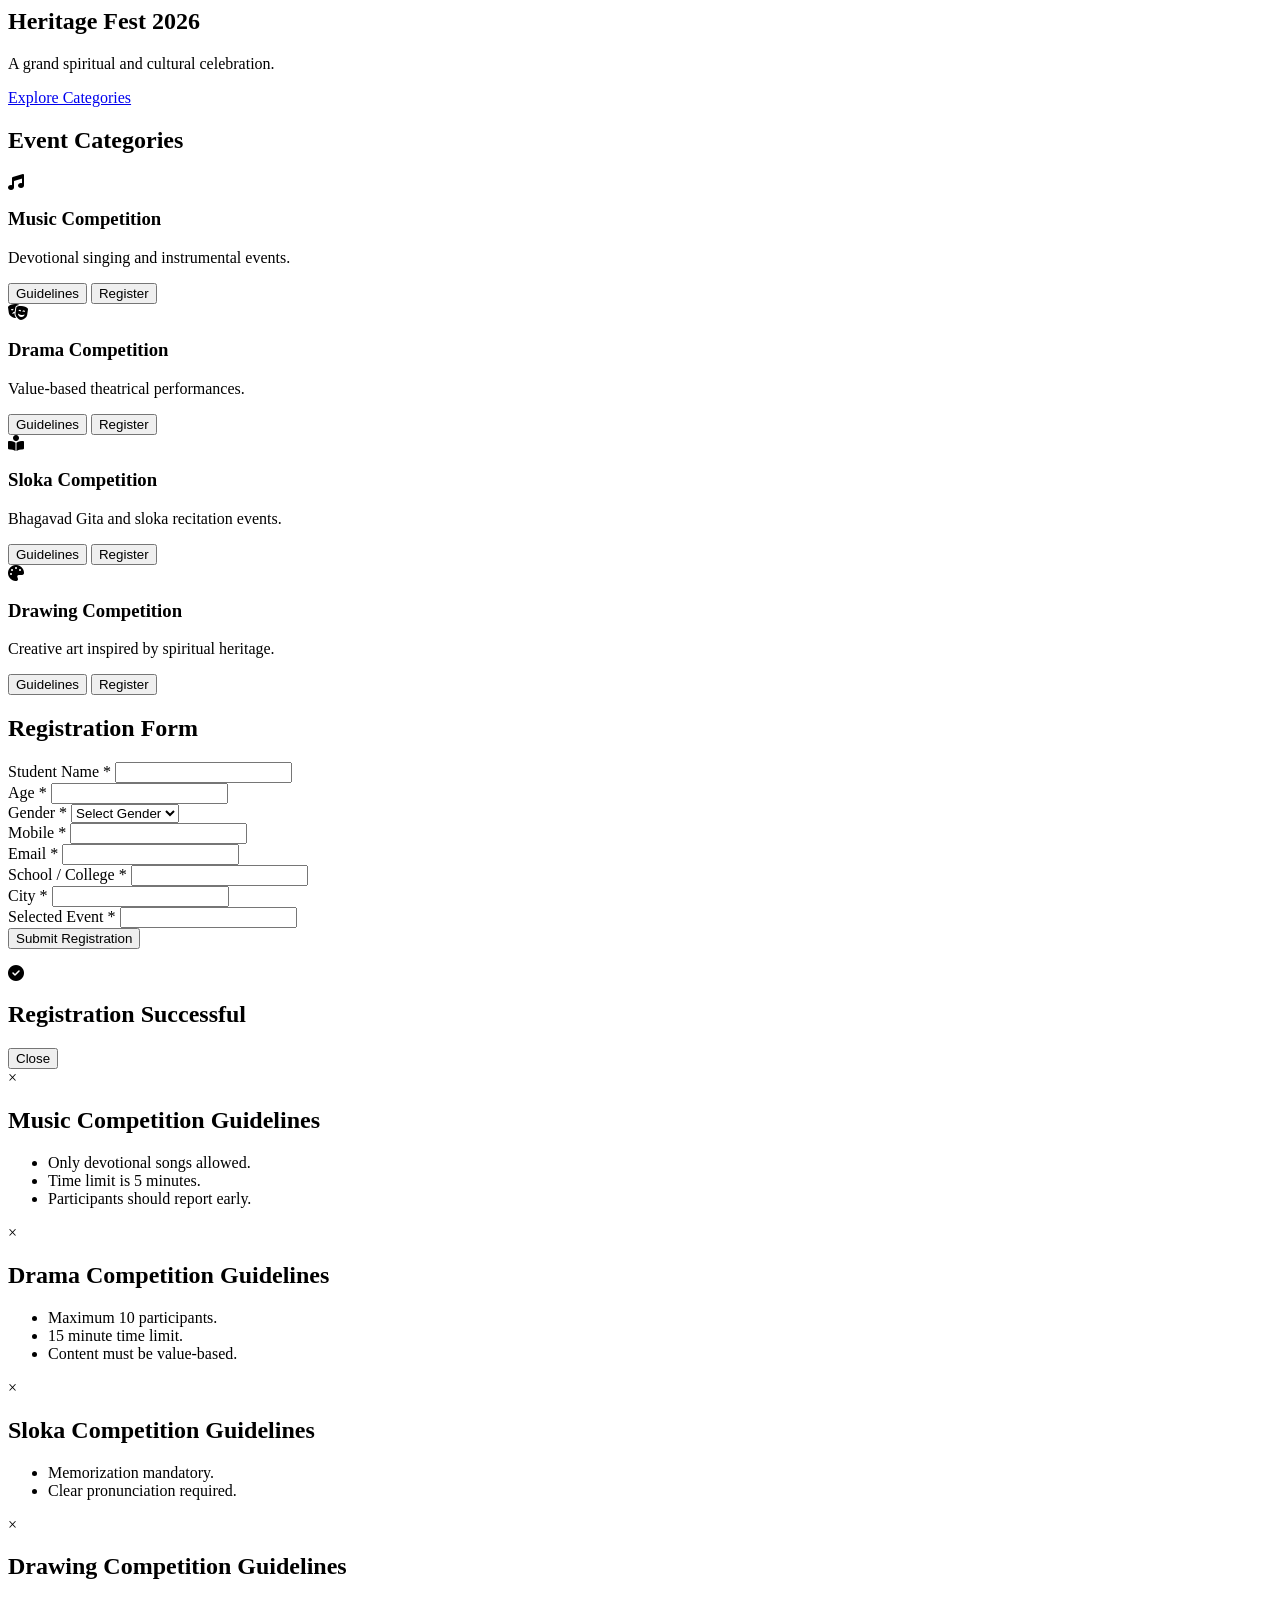
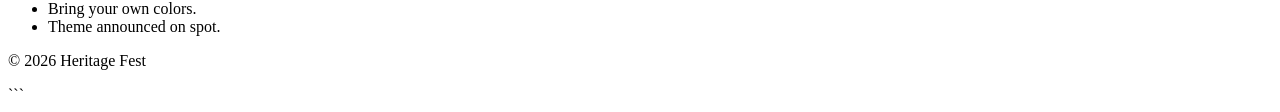
==== index.html @ 56d5d80b "Add Heritage Fest Registration HTML structure This file contains the complete HTML structure for the" ====
<html>

<head>

  <base target="_top">

  <meta name="viewport"
    content="width=device-width, initial-scale=1.0">

  <title>Heritage Fest Registration</title>

  <link rel="stylesheet"
    href="https://cdnjs.cloudflare.com/ajax/libs/font-awesome/6.5.1/css/all.min.css">

  <?!= include('style'); ?>

</head>

<body>


  <!-- HERO -->
  <section class="hero-section">

    <div class="overlay"></div>

    <div class="hero-content">

      <h1>Heritage Fest 2026</h1>

      <p>
        A grand spiritual and cultural celebration.
      </p>

      <a href="#categories" class="hero-btn">
        Explore Categories
      </a>

    </div>

  </section>


  <!-- CATEGORY SECTION -->
  <section class="category-section" id="categories">

    <div class="section-title">
      <h2>Event Categories</h2>
      <div class="underline"></div>
    </div>


    <div class="category-grid">


      <!-- MUSIC -->
      <div class="category-card">

        <div class="category-icon">
          <i class="fa-solid fa-music"></i>
        </div>

        <h3>Music Competition</h3>

        <p>
          Devotional singing and instrumental events.
        </p>

        <div class="card-buttons">

          <button class="guideline-btn"
            onclick="openModal('musicModal')">
            Guidelines
          </button>

          <button class="register-btn"
            onclick="scrollToForm('Music Competition')">
            Register
          </button>

        </div>

      </div>


      <!-- DRAMA -->
      <div class="category-card">

        <div class="category-icon">
          <i class="fa-solid fa-masks-theater"></i>
        </div>

        <h3>Drama Competition</h3>

        <p>
          Value-based theatrical performances.
        </p>

        <div class="card-buttons">

          <button class="guideline-btn"
            onclick="openModal('dramaModal')">
            Guidelines
          </button>

          <button class="register-btn"
            onclick="scrollToForm('Drama Competition')">
            Register
          </button>

        </div>

      </div>


      <!-- SLOKA -->
      <div class="category-card">

        <div class="category-icon">
          <i class="fa-solid fa-book-open-reader"></i>
        </div>

        <h3>Sloka Competition</h3>

        <p>
          Bhagavad Gita and sloka recitation events.
        </p>

        <div class="card-buttons">

          <button class="guideline-btn"
            onclick="openModal('slokaModal')">
            Guidelines
          </button>

          <button class="register-btn"
            onclick="scrollToForm('Sloka Competition')">
            Register
          </button>

        </div>

      </div>


      <!-- DRAWING -->
      <div class="category-card">

        <div class="category-icon">
          <i class="fa-solid fa-palette"></i>
        </div>

        <h3>Drawing Competition</h3>

        <p>
          Creative art inspired by spiritual heritage.
        </p>

        <div class="card-buttons">

          <button class="guideline-btn"
            onclick="openModal('drawingModal')">
            Guidelines
          </button>

          <button class="register-btn"
            onclick="scrollToForm('Drawing Competition')">
            Register
          </button>

        </div>

      </div>


    </div>

  </section>


  <!-- REGISTRATION FORM -->
  <section class="registration-section" id="registrationFormSection">

    <div class="section-title">
      <h2>Registration Form</h2>
      <div class="underline"></div>
    </div>


    <div class="form-container">

      <form id="registrationForm">

        <div class="form-grid">


          <div class="input-group">
            <label>Student Name *</label>
            <input type="text"
              id="studentName"
              required>
          </div>


          <div class="input-group">
            <label>Age *</label>
            <input type="number"
              id="age"
              required>
          </div>


          <div class="input-group">
            <label>Gender *</label>

            <select id="gender" required>
              <option value="">Select Gender</option>
              <option>Male</option>
              <option>Female</option>
            </select>

          </div>


          <div class="input-group">
            <label>Mobile *</label>
            <input type="text"
              id="mobile"
              required>
          </div>


          <div class="input-group">
            <label>Email *</label>
            <input type="email"
              id="email"
              required>
          </div>


          <div class="input-group">
            <label>School / College *</label>
            <input type="text"
              id="school"
              required>
          </div>


          <div class="input-group">
            <label>City *</label>
            <input type="text"
              id="city"
              required>
          </div>


          <div class="input-group">
            <label>Selected Event *</label>
            <input type="text"
              id="eventName"
              readonly>
          </div>


        </div>


        <div class="submit-area">

          <button type="submit"
            class="submit-btn"
            id="submitBtn">
            Submit Registration
          </button>

        </div>

      </form>

    </div>

  </section>


  <!-- SUCCESS BOX -->
  <div class="success-popup" id="successPopup">

    <div class="success-content">

      <i class="fa-solid fa-circle-check"></i>

      <h2>Registration Successful</h2>

      <p id="successMessage"></p>

      <button onclick="closeSuccessPopup()">
        Close
      </button>

    </div>

  </div>


  <!-- MUSIC MODAL -->
  <div class="modal" id="musicModal">

    <div class="modal-content">

      <span class="close-btn"
        onclick="closeModal('musicModal')">
        &times;
      </span>

      <h2>Music Competition Guidelines</h2>

      <ul>
        <li>Only devotional songs allowed.</li>
        <li>Time limit is 5 minutes.</li>
        <li>Participants should report early.</li>
      </ul>

    </div>

  </div>


  <!-- DRAMA MODAL -->
  <div class="modal" id="dramaModal">

    <div class="modal-content">

      <span class="close-btn"
        onclick="closeModal('dramaModal')">
        &times;
      </span>

      <h2>Drama Competition Guidelines</h2>

      <ul>
        <li>Maximum 10 participants.</li>
        <li>15 minute time limit.</li>
        <li>Content must be value-based.</li>
      </ul>

    </div>

  </div>


  <!-- SLOKA MODAL -->
  <div class="modal" id="slokaModal">

    <div class="modal-content">

      <span class="close-btn"
        onclick="closeModal('slokaModal')">
        &times;
      </span>

      <h2>Sloka Competition Guidelines</h2>

      <ul>
        <li>Memorization mandatory.</li>
        <li>Clear pronunciation required.</li>
      </ul>

    </div>

  </div>


  <!-- DRAWING MODAL -->
  <div class="modal" id="drawingModal">

    <div class="modal-content">

      <span class="close-btn"
        onclick="closeModal('drawingModal')">
        &times;
      </span>

      <h2>Drawing Competition Guidelines</h2>

      <ul>
        <li>Bring your own colors.</li>
        <li>Theme announced on spot.</li>
      </ul>

    </div>

  </div>


  <!-- FOOTER -->
  <footer>
    <p>© 2026 Heritage Fest</p>
  </footer>


  <!-- JAVASCRIPT -->
  <script>


    function openModal(id) {
      document.getElementById(id).style.display = 'flex';
    }


    function closeModal(id) {
      document.getElementById(id).style.display = 'none';
    }


    function scrollToForm(eventName) {

      document
        .getElementById('registrationFormSection')
        .scrollIntoView({
          behavior: 'smooth'
        });


      document.getElementById('eventName').value = eventName;

    }


    function closeSuccessPopup() {
      document.getElementById('successPopup').style.display = 'none';
    }


    document
      .getElementById('registrationForm')
      .addEventListener('submit', function(e) {

        e.preventDefault();


        const submitBtn = document.getElementById('submitBtn');

        submitBtn.disabled = true;
        submitBtn.innerText = 'Submitting...';


        const formData = {

          studentName: document.getElementById('studentName').value,
          age: document.getElementById('age').value,
          gender: document.getElementById('gender').value,
          mobile: document.getElementById('mobile').value,
          email: document.getElementById('email').value,
          school: document.getElementById('school').value,
          city: document.getElementById('city').value,
          eventName: document.getElementById('eventName').value

        };


        google.script.run

          .withSuccessHandler(function(response) {

            submitBtn.disabled = false;
            submitBtn.innerText = 'Submit Registration';


            if(response.status === 'success') {

              document.getElementById('successPopup').style.display = 'flex';

              document.getElementById('successMessage').innerHTML =
                'Your Registration ID is <b>' +
                response.registrationId +
                '</b>';


              document.getElementById('registrationForm').reset();

            }

            else {
              alert(response.message);
            }

          })

          .saveRegistration(formData);

      });


    window.onclick = function(event) {

      const modals = document.querySelectorAll('.modal');

      modals.forEach(modal => {

        if(event.target === modal) {
          modal.style.display = 'none';
        }

      });

    }

  </script>

</body>

</html>
```
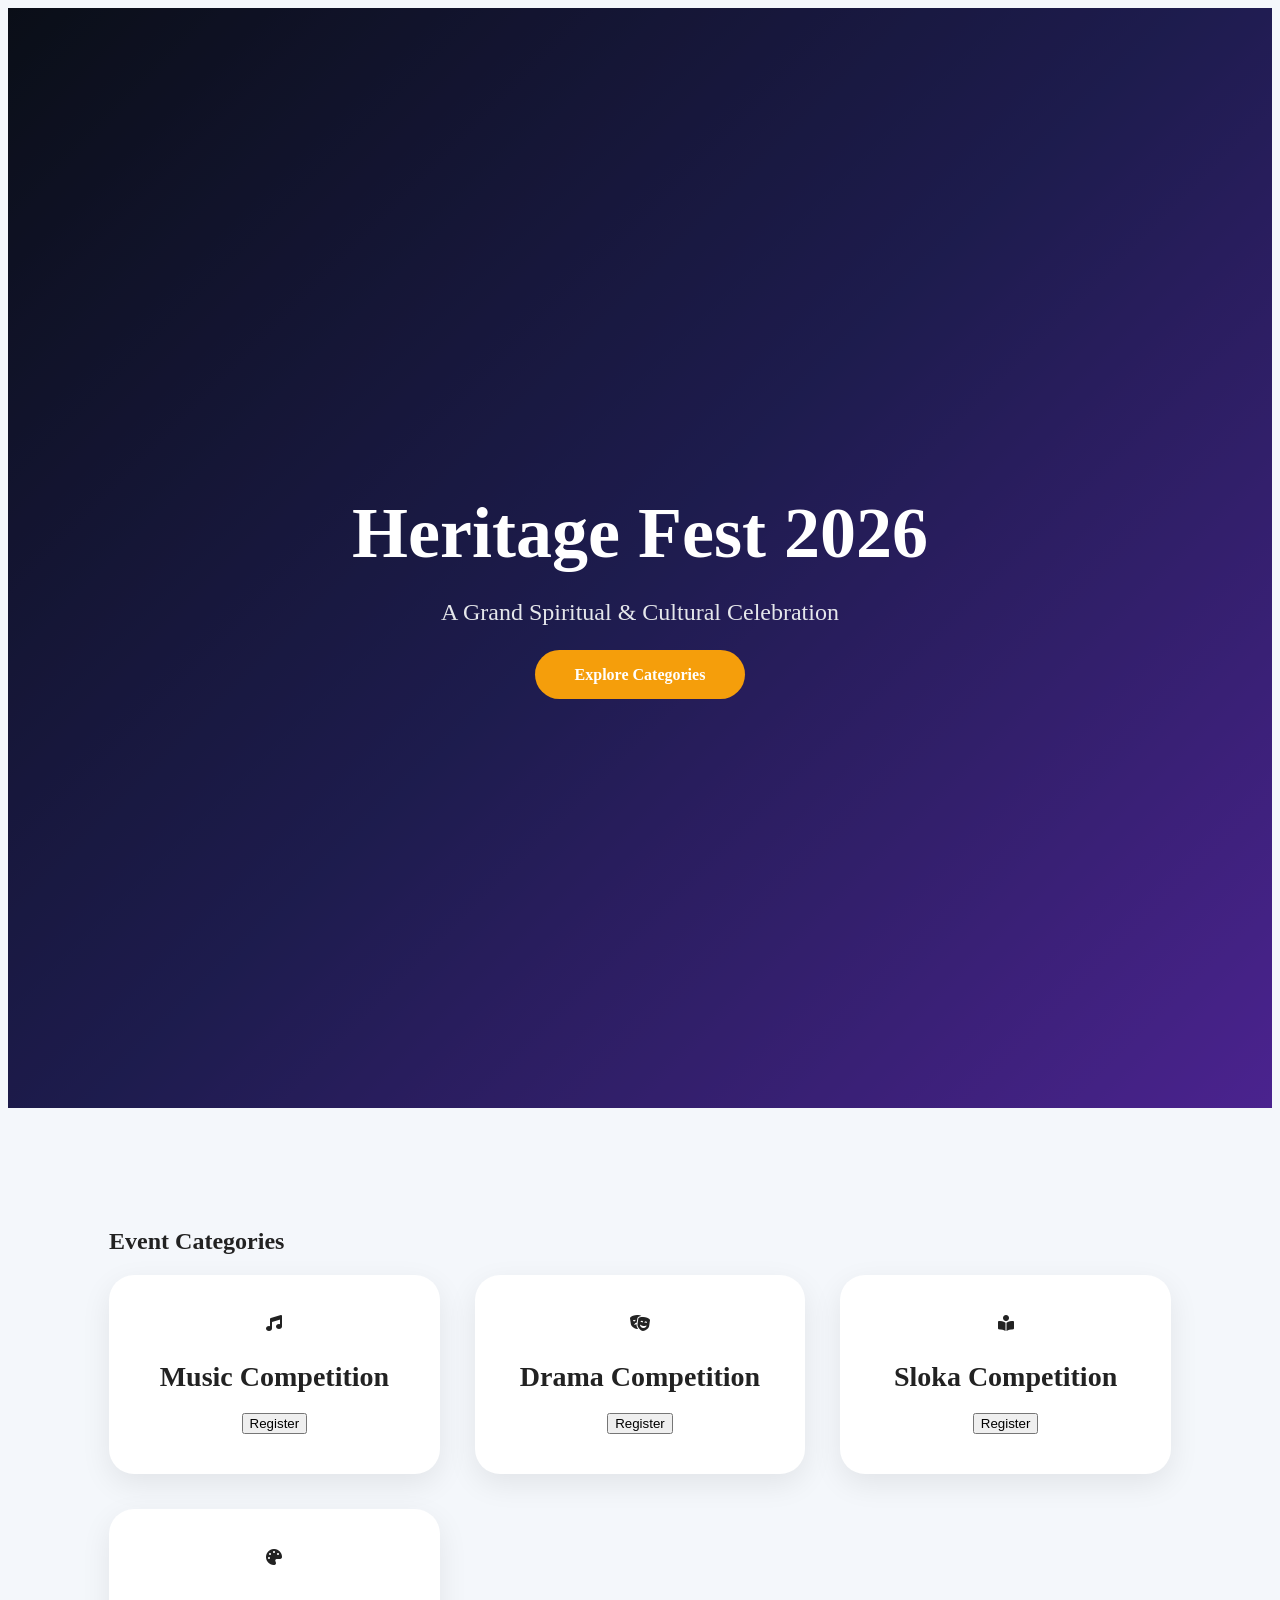
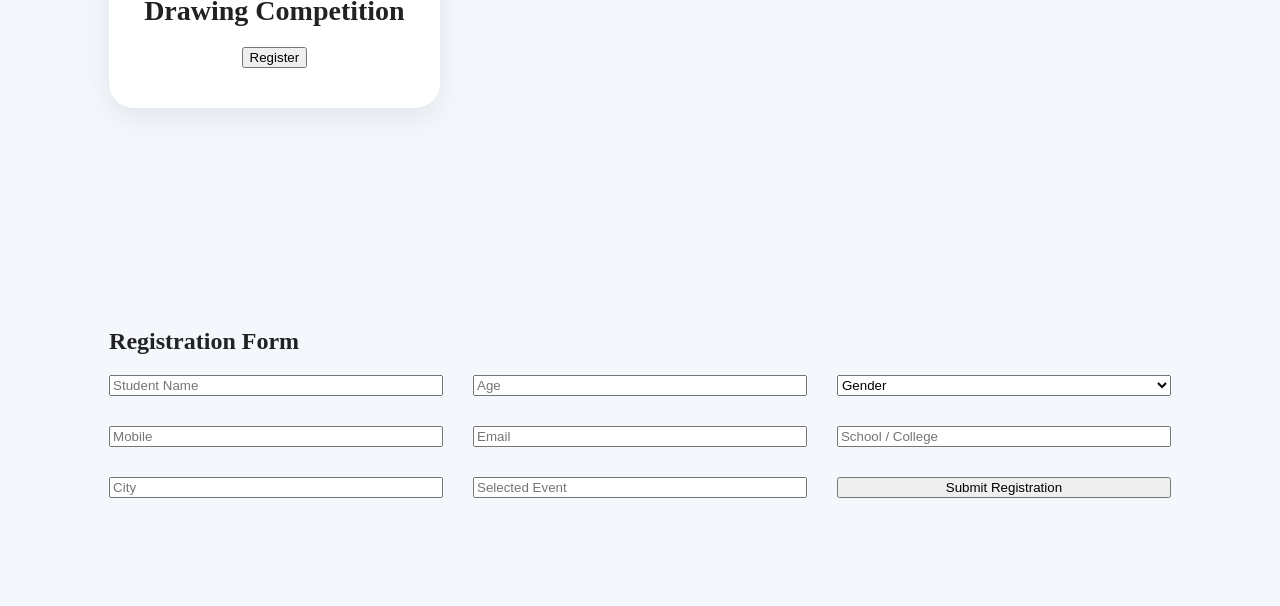
==== commit bf9c2947: "Update index.html" ====
--- a/index.html
+++ b/index.html
@@ -1,514 +1,55 @@
-<html>
+<!DOCTYPE html>
+<html lang="en">
+<head>
+<meta charset="UTF-8">
+<meta name="viewport" content="width=device-width, initial-scale=1.0">
+<title>Heritage Fest 2026</title>
+<link rel="stylesheet" href="https://cdnjs.cloudflare.com/ajax/libs/font-awesome/6.5.1/css/all.min.css">
+<link rel="stylesheet" href="style.css">
+</head>
+<body>
+<section class="hero-section">
+<div class="overlay"></div>
+<div class="hero-content">
+<h1>Heritage Fest 2026</h1>
+<p>A Grand Spiritual & Cultural Celebration</p>
+<a href="#categories" class="hero-btn">Explore Categories</a>
+</div>
+</section>
 
-<head>
+<section id="categories">
+<h2 class="center">Event Categories</h2>
+<div class="category-grid">
+<div class="category-card"><i class="fa-solid fa-music"></i><h3>Music Competition</h3><button onclick="scrollToForm('Music Competition')">Register</button></div>
+<div class="category-card"><i class="fa-solid fa-masks-theater"></i><h3>Drama Competition</h3><button onclick="scrollToForm('Drama Competition')">Register</button></div>
+<div class="category-card"><i class="fa-solid fa-book-open-reader"></i><h3>Sloka Competition</h3><button onclick="scrollToForm('Sloka Competition')">Register</button></div>
+<div class="category-card"><i class="fa-solid fa-palette"></i><h3>Drawing Competition</h3><button onclick="scrollToForm('Drawing Competition')">Register</button></div>
+</div>
+</section>
 
-  <base target="_top">
+<section id="registrationFormSection">
+<h2 class="center">Registration Form</h2>
+<form id="registrationForm" class="form-grid">
+<input id="studentName" placeholder="Student Name" required>
+<input id="age" placeholder="Age" required>
+<select id="gender" required><option value="">Gender</option><option>Male</option><option>Female</option></select>
+<input id="mobile" placeholder="Mobile" required>
+<input id="email" placeholder="Email" required>
+<input id="school" placeholder="School / College" required>
+<input id="city" placeholder="City" required>
+<input id="eventName" placeholder="Selected Event" readonly required>
+<button id="submitBtn" type="submit">Submit Registration</button>
+</form>
+</section>
 
-  <meta name="viewport"
-    content="width=device-width, initial-scale=1.0">
+<div id="successPopup" class="modal">
+<div class="modal-content">
+<h2>Registration Successful</h2>
+<p id="successMessage"></p>
+<button onclick="closeModal('successPopup')">Close</button>
+</div>
+</div>
 
-  <title>Heritage Fest Registration</title>
-
-  <link rel="stylesheet"
-    href="https://cdnjs.cloudflare.com/ajax/libs/font-awesome/6.5.1/css/all.min.css">
-
-  <?!= include('style'); ?>
-
-</head>
-
-<body>
-
-
-  <!-- HERO -->
-  <section class="hero-section">
-
-    <div class="overlay"></div>
-
-    <div class="hero-content">
-
-      <h1>Heritage Fest 2026</h1>
-
-      <p>
-        A grand spiritual and cultural celebration.
-      </p>
-
-      <a href="#categories" class="hero-btn">
-        Explore Categories
-      </a>
-
-    </div>
-
-  </section>
-
-
-  <!-- CATEGORY SECTION -->
-  <section class="category-section" id="categories">
-
-    <div class="section-title">
-      <h2>Event Categories</h2>
-      <div class="underline"></div>
-    </div>
-
-
-    <div class="category-grid">
-
-
-      <!-- MUSIC -->
-      <div class="category-card">
-
-        <div class="category-icon">
-          <i class="fa-solid fa-music"></i>
-        </div>
-
-        <h3>Music Competition</h3>
-
-        <p>
-          Devotional singing and instrumental events.
-        </p>
-
-        <div class="card-buttons">
-
-          <button class="guideline-btn"
-            onclick="openModal('musicModal')">
-            Guidelines
-          </button>
-
-          <button class="register-btn"
-            onclick="scrollToForm('Music Competition')">
-            Register
-          </button>
-
-        </div>
-
-      </div>
-
-
-      <!-- DRAMA -->
-      <div class="category-card">
-
-        <div class="category-icon">
-          <i class="fa-solid fa-masks-theater"></i>
-        </div>
-
-        <h3>Drama Competition</h3>
-
-        <p>
-          Value-based theatrical performances.
-        </p>
-
-        <div class="card-buttons">
-
-          <button class="guideline-btn"
-            onclick="openModal('dramaModal')">
-            Guidelines
-          </button>
-
-          <button class="register-btn"
-            onclick="scrollToForm('Drama Competition')">
-            Register
-          </button>
-
-        </div>
-
-      </div>
-
-
-      <!-- SLOKA -->
-      <div class="category-card">
-
-        <div class="category-icon">
-          <i class="fa-solid fa-book-open-reader"></i>
-        </div>
-
-        <h3>Sloka Competition</h3>
-
-        <p>
-          Bhagavad Gita and sloka recitation events.
-        </p>
-
-        <div class="card-buttons">
-
-          <button class="guideline-btn"
-            onclick="openModal('slokaModal')">
-            Guidelines
-          </button>
-
-          <button class="register-btn"
-            onclick="scrollToForm('Sloka Competition')">
-            Register
-          </button>
-
-        </div>
-
-      </div>
-
-
-      <!-- DRAWING -->
-      <div class="category-card">
-
-        <div class="category-icon">
-          <i class="fa-solid fa-palette"></i>
-        </div>
-
-        <h3>Drawing Competition</h3>
-
-        <p>
-          Creative art inspired by spiritual heritage.
-        </p>
-
-        <div class="card-buttons">
-
-          <button class="guideline-btn"
-            onclick="openModal('drawingModal')">
-            Guidelines
-          </button>
-
-          <button class="register-btn"
-            onclick="scrollToForm('Drawing Competition')">
-            Register
-          </button>
-
-        </div>
-
-      </div>
-
-
-    </div>
-
-  </section>
-
-
-  <!-- REGISTRATION FORM -->
-  <section class="registration-section" id="registrationFormSection">
-
-    <div class="section-title">
-      <h2>Registration Form</h2>
-      <div class="underline"></div>
-    </div>
-
-
-    <div class="form-container">
-
-      <form id="registrationForm">
-
-        <div class="form-grid">
-
-
-          <div class="input-group">
-            <label>Student Name *</label>
-            <input type="text"
-              id="studentName"
-              required>
-          </div>
-
-
-          <div class="input-group">
-            <label>Age *</label>
-            <input type="number"
-              id="age"
-              required>
-          </div>
-
-
-          <div class="input-group">
-            <label>Gender *</label>
-
-            <select id="gender" required>
-              <option value="">Select Gender</option>
-              <option>Male</option>
-              <option>Female</option>
-            </select>
-
-          </div>
-
-
-          <div class="input-group">
-            <label>Mobile *</label>
-            <input type="text"
-              id="mobile"
-              required>
-          </div>
-
-
-          <div class="input-group">
-            <label>Email *</label>
-            <input type="email"
-              id="email"
-              required>
-          </div>
-
-
-          <div class="input-group">
-            <label>School / College *</label>
-            <input type="text"
-              id="school"
-              required>
-          </div>
-
-
-          <div class="input-group">
-            <label>City *</label>
-            <input type="text"
-              id="city"
-              required>
-          </div>
-
-
-          <div class="input-group">
-            <label>Selected Event *</label>
-            <input type="text"
-              id="eventName"
-              readonly>
-          </div>
-
-
-        </div>
-
-
-        <div class="submit-area">
-
-          <button type="submit"
-            class="submit-btn"
-            id="submitBtn">
-            Submit Registration
-          </button>
-
-        </div>
-
-      </form>
-
-    </div>
-
-  </section>
-
-
-  <!-- SUCCESS BOX -->
-  <div class="success-popup" id="successPopup">
-
-    <div class="success-content">
-
-      <i class="fa-solid fa-circle-check"></i>
-
-      <h2>Registration Successful</h2>
-
-      <p id="successMessage"></p>
-
-      <button onclick="closeSuccessPopup()">
-        Close
-      </button>
-
-    </div>
-
-  </div>
-
-
-  <!-- MUSIC MODAL -->
-  <div class="modal" id="musicModal">
-
-    <div class="modal-content">
-
-      <span class="close-btn"
-        onclick="closeModal('musicModal')">
-        &times;
-      </span>
-
-      <h2>Music Competition Guidelines</h2>
-
-      <ul>
-        <li>Only devotional songs allowed.</li>
-        <li>Time limit is 5 minutes.</li>
-        <li>Participants should report early.</li>
-      </ul>
-
-    </div>
-
-  </div>
-
-
-  <!-- DRAMA MODAL -->
-  <div class="modal" id="dramaModal">
-
-    <div class="modal-content">
-
-      <span class="close-btn"
-        onclick="closeModal('dramaModal')">
-        &times;
-      </span>
-
-      <h2>Drama Competition Guidelines</h2>
-
-      <ul>
-        <li>Maximum 10 participants.</li>
-        <li>15 minute time limit.</li>
-        <li>Content must be value-based.</li>
-      </ul>
-
-    </div>
-
-  </div>
-
-
-  <!-- SLOKA MODAL -->
-  <div class="modal" id="slokaModal">
-
-    <div class="modal-content">
-
-      <span class="close-btn"
-        onclick="closeModal('slokaModal')">
-        &times;
-      </span>
-
-      <h2>Sloka Competition Guidelines</h2>
-
-      <ul>
-        <li>Memorization mandatory.</li>
-        <li>Clear pronunciation required.</li>
-      </ul>
-
-    </div>
-
-  </div>
-
-
-  <!-- DRAWING MODAL -->
-  <div class="modal" id="drawingModal">
-
-    <div class="modal-content">
-
-      <span class="close-btn"
-        onclick="closeModal('drawingModal')">
-        &times;
-      </span>
-
-      <h2>Drawing Competition Guidelines</h2>
-
-      <ul>
-        <li>Bring your own colors.</li>
-        <li>Theme announced on spot.</li>
-      </ul>
-
-    </div>
-
-  </div>
-
-
-  <!-- FOOTER -->
-  <footer>
-    <p>© 2026 Heritage Fest</p>
-  </footer>
-
-
-  <!-- JAVASCRIPT -->
-  <script>
-
-
-    function openModal(id) {
-      document.getElementById(id).style.display = 'flex';
-    }
-
-
-    function closeModal(id) {
-      document.getElementById(id).style.display = 'none';
-    }
-
-
-    function scrollToForm(eventName) {
-
-      document
-        .getElementById('registrationFormSection')
-        .scrollIntoView({
-          behavior: 'smooth'
-        });
-
-
-      document.getElementById('eventName').value = eventName;
-
-    }
-
-
-    function closeSuccessPopup() {
-      document.getElementById('successPopup').style.display = 'none';
-    }
-
-
-    document
-      .getElementById('registrationForm')
-      .addEventListener('submit', function(e) {
-
-        e.preventDefault();
-
-
-        const submitBtn = document.getElementById('submitBtn');
-
-        submitBtn.disabled = true;
-        submitBtn.innerText = 'Submitting...';
-
-
-        const formData = {
-
-          studentName: document.getElementById('studentName').value,
-          age: document.getElementById('age').value,
-          gender: document.getElementById('gender').value,
-          mobile: document.getElementById('mobile').value,
-          email: document.getElementById('email').value,
-          school: document.getElementById('school').value,
-          city: document.getElementById('city').value,
-          eventName: document.getElementById('eventName').value
-
-        };
-
-
-        google.script.run
-
-          .withSuccessHandler(function(response) {
-
-            submitBtn.disabled = false;
-            submitBtn.innerText = 'Submit Registration';
-
-
-            if(response.status === 'success') {
-
-              document.getElementById('successPopup').style.display = 'flex';
-
-              document.getElementById('successMessage').innerHTML =
-                'Your Registration ID is <b>' +
-                response.registrationId +
-                '</b>';
-
-
-              document.getElementById('registrationForm').reset();
-
-            }
-
-            else {
-              alert(response.message);
-            }
-
-          })
-
-          .saveRegistration(formData);
-
-      });
-
-
-    window.onclick = function(event) {
-
-      const modals = document.querySelectorAll('.modal');
-
-      modals.forEach(modal => {
-
-        if(event.target === modal) {
-          modal.style.display = 'none';
-        }
-
-      });
-
-    }
-
-  </script>
-
+<script src="script.js"></script>
 </body>
-
 </html>
-```
-
--- a/style.css
+++ b/style.css
@@ -0,0 +1,329 @@
+---
+
+# FILE 3 — style.html
+
+```html
+<style>
+
+* {
+  margin: 0;
+  padding: 0;
+  box-sizing: border-box;
+  font-family: 'Segoe UI', sans-serif;
+}
+
+body {
+  background: #f4f7fb;
+  color: #222;
+}
+
+html {
+  scroll-behavior: smooth;
+}
+
+.hero-section {
+  position: relative;
+  height: 100vh;
+  background: linear-gradient(135deg,#111827,#312e81,#7c3aed);
+  display: flex;
+  justify-content: center;
+  align-items: center;
+  text-align: center;
+  overflow: hidden;
+}
+
+.overlay {
+  position: absolute;
+  width: 100%;
+  height: 100%;
+  background: rgba(0,0,0,0.4);
+}
+
+.hero-content {
+  position: relative;
+  z-index: 2;
+  max-width: 900px;
+  padding: 20px;
+}
+
+.hero-content h1 {
+  font-size: 72px;
+  color: white;
+  margin-bottom: 20px;
+}
+
+.hero-content p {
+  color: #e5e7eb;
+  font-size: 24px;
+  margin-bottom: 40px;
+}
+
+.hero-btn {
+  text-decoration: none;
+  background: #f59e0b;
+  color: white;
+  padding: 16px 40px;
+  border-radius: 50px;
+  font-weight: bold;
+}
+
+section {
+  padding: 100px 8%;
+}
+
+.section-title {
+  text-align: center;
+  margin-bottom: 60px;
+}
+
+.section-title h2 {
+  font-size: 42px;
+  margin-bottom: 15px;
+}
+
+.underline {
+  width: 100px;
+  height: 5px;
+  background: #7c3aed;
+  margin: auto;
+  border-radius: 50px;
+}
+
+.category-grid {
+  display: grid;
+  grid-template-columns: repeat(auto-fit,minmax(300px,1fr));
+  gap: 35px;
+}
+
+.category-card {
+  background: white;
+  padding: 40px 30px;
+  border-radius: 25px;
+  text-align: center;
+  box-shadow: 0 10px 30px rgba(0,0,0,0.08);
+  transition: 0.3s;
+}
+
+.category-card:hover {
+  transform: translateY(-10px);
+}
+
+.category-icon {
+  width: 90px;
+  height: 90px;
+  margin: auto;
+  margin-bottom: 25px;
+  border-radius: 50%;
+  background: linear-gradient(135deg,#7c3aed,#2563eb);
+  display: flex;
+  justify-content: center;
+  align-items: center;
+}
+
+.category-icon i {
+  color: white;
+  font-size: 35px;
+}
+
+.category-card h3 {
+  margin-bottom: 20px;
+  font-size: 28px;
+}
+
+.category-card p {
+  color: #6b7280;
+  margin-bottom: 25px;
+  line-height: 1.8;
+}
+
+.card-buttons {
+  display: flex;
+  gap: 15px;
+  justify-content: center;
+  flex-wrap: wrap;
+}
+
+.guideline-btn,
+.register-btn,
+.submit-btn {
+  border: none;
+  padding: 14px 25px;
+  border-radius: 50px;
+  cursor: pointer;
+  font-weight: 600;
+}
+
+.guideline-btn {
+  background: #e5e7eb;
+}
+
+.register-btn,
+.submit-btn {
+  background: linear-gradient(135deg,#7c3aed,#2563eb);
+  color: white;
+}
+
+.form-container {
+  background: white;
+  max-width: 1100px;
+  margin: auto;
+  padding: 50px;
+  border-radius: 25px;
+  box-shadow: 0 10px 30px rgba(0,0,0,0.08);
+}
+
+.form-grid {
+  display: grid;
+  grid-template-columns: repeat(auto-fit,minmax(280px,1fr));
+  gap: 30px;
+}
+
+.input-group {
+  display: flex;
+  flex-direction: column;
+}
+
+.input-group label {
+  margin-bottom: 10px;
+  font-weight: 600;
+}
+
+.input-group input,
+.input-group select {
+  padding: 15px;
+  border-radius: 15px;
+  border: 1px solid #d1d5db;
+  font-size: 16px;
+}
+
+.input-group input:focus,
+.input-group select:focus {
+  outline: none;
+  border-color: #7c3aed;
+}
+
+.submit-area {
+  margin-top: 40px;
+  text-align: center;
+}
+
+.submit-btn {
+  font-size: 18px;
+  padding: 18px 50px;
+}
+
+footer {
+  background: #111827;
+  color: white;
+  text-align: center;
+  padding: 30px;
+}
+
+.modal,
+.success-popup {
+  display: none;
+  position: fixed;
+  width: 100%;
+  height: 100%;
+  left: 0;
+  top: 0;
+  z-index: 1000;
+  background: rgba(0,0,0,0.7);
+  justify-content: center;
+  align-items: center;
+  padding: 20px;
+}
+
+.modal-content,
+.success-content {
+  background: white;
+  width: 100%;
+  max-width: 700px;
+  padding: 40px;
+  border-radius: 25px;
+  position: relative;
+  animation: popup 0.3s ease;
+}
+
+.success-content {
+  max-width: 500px;
+  text-align: center;
+}
+
+.success-content i {
+  font-size: 70px;
+  color: #22c55e;
+  margin-bottom: 20px;
+}
+
+.success-content h2 {
+  margin-bottom: 15px;
+}
+
+.success-content p {
+  margin-bottom: 25px;
+  color: #374151;
+}
+
+.success-content button {
+  border: none;
+  padding: 14px 30px;
+  border-radius: 50px;
+  background: #7c3aed;
+  color: white;
+  cursor: pointer;
+}
+
+.close-btn {
+  position: absolute;
+  right: 20px;
+  top: 15px;
+  font-size: 30px;
+  cursor: pointer;
+}
+
+.modal-content ul {
+  padding-left: 20px;
+  margin-top: 20px;
+}
+
+.modal-content li {
+  margin-bottom: 15px;
+  line-height: 1.8;
+}
+
+@keyframes popup {
+
+  from {
+    transform: scale(0.8);
+    opacity: 0;
+  }
+
+  to {
+    transform: scale(1);
+    opacity: 1;
+  }
+
+}
+
+@media(max-width:768px) {
+
+  .hero-content h1 {
+    font-size: 42px;
+  }
+
+  .hero-content p {
+    font-size: 18px;
+  }
+
+  section {
+    padding: 80px 6%;
+  }
+
+  .form-container {
+    padding: 30px 20px;
+  }
+
+}
+
+</style>
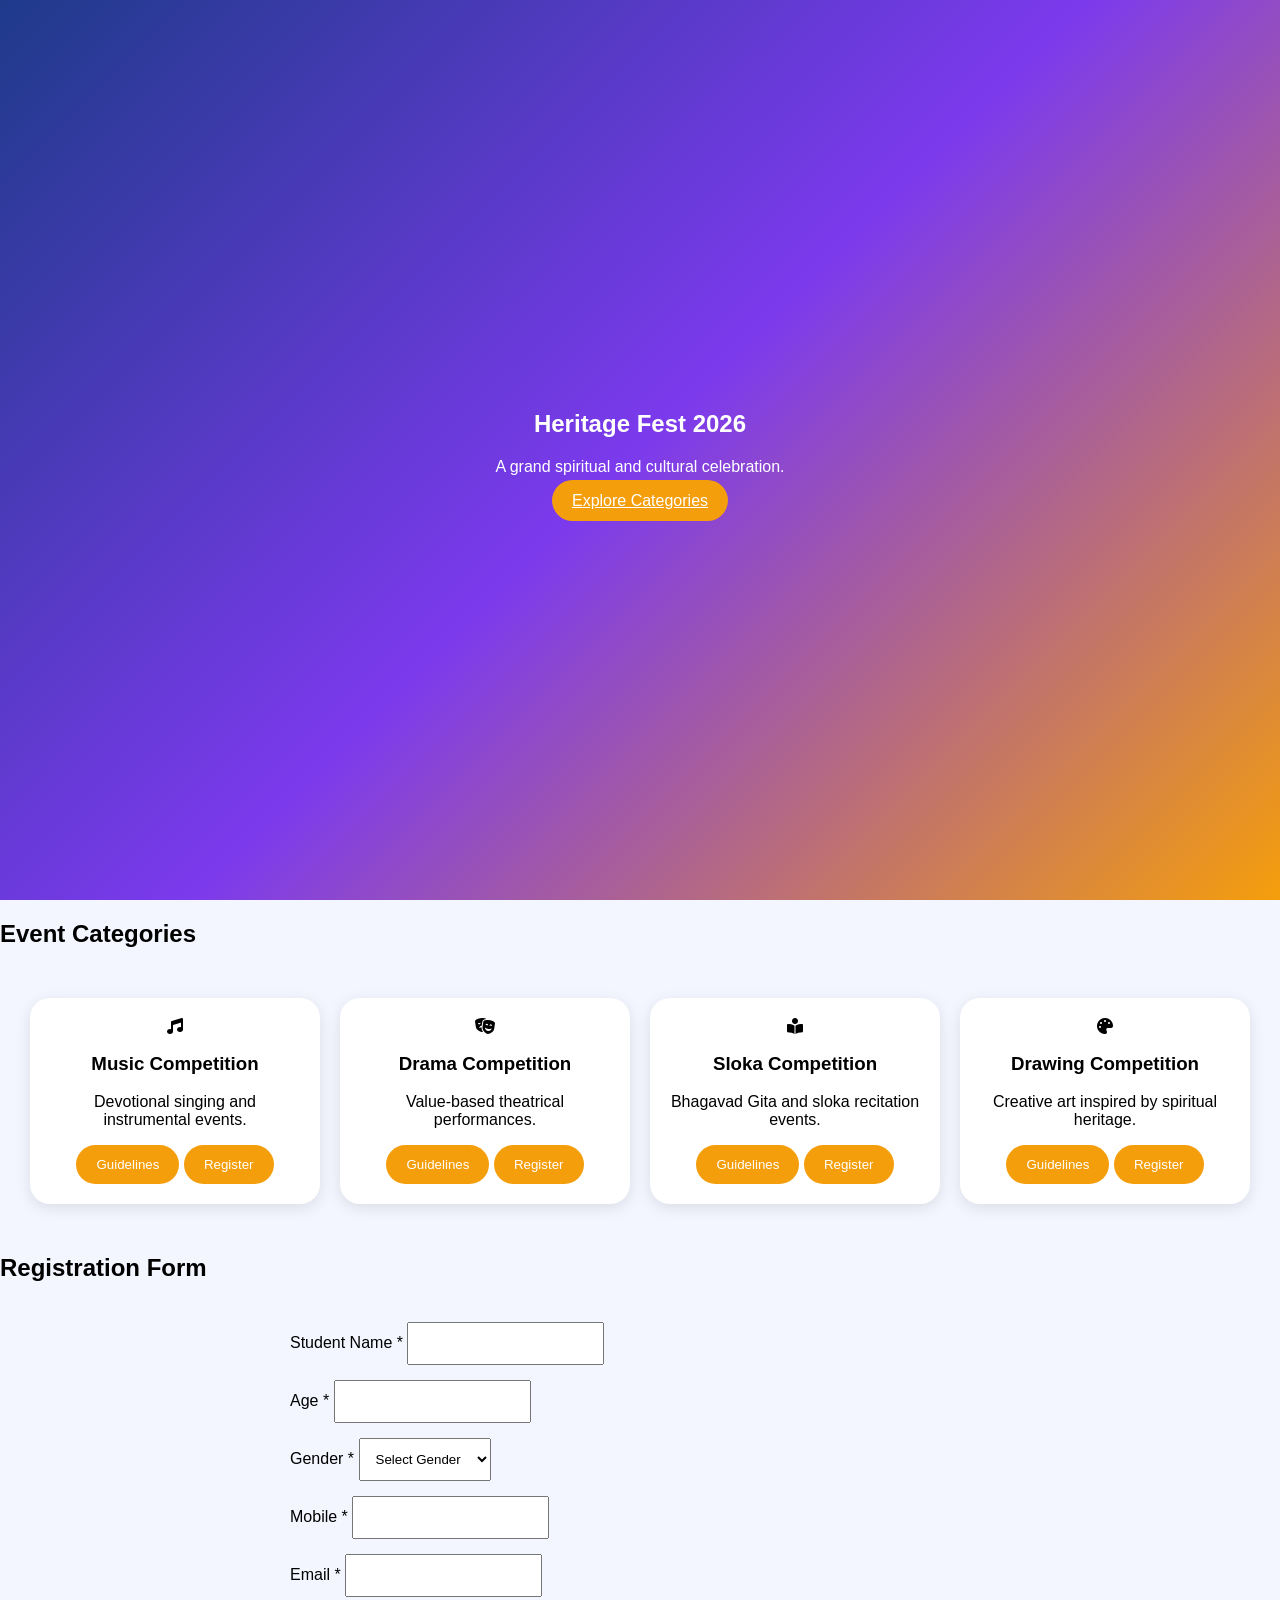
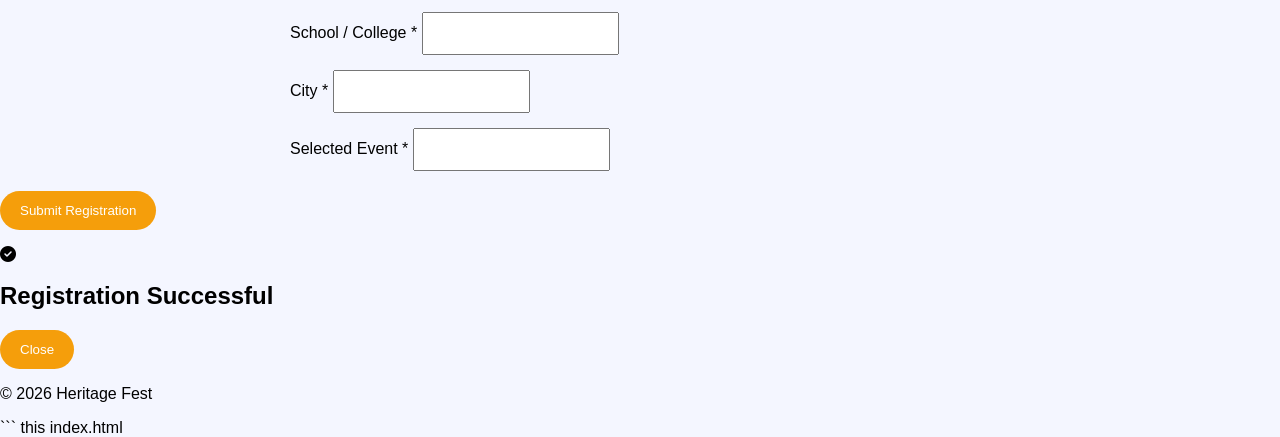
==== commit 1b7a78a2: "Update index.html" ====
--- a/index.html
+++ b/index.html
@@ -1,55 +1,410 @@
-<!DOCTYPE html>
-<html lang="en">
+
+<html>
+
 <head>
-<meta charset="UTF-8">
-<meta name="viewport" content="width=device-width, initial-scale=1.0">
-<title>Heritage Fest 2026</title>
-<link rel="stylesheet" href="https://cdnjs.cloudflare.com/ajax/libs/font-awesome/6.5.1/css/all.min.css">
-<link rel="stylesheet" href="style.css">
+
+  <base target="_top">
+
+  <meta name="viewport"
+    content="width=device-width, initial-scale=1.0">
+
+  <title>Heritage Fest Registration</title>
+
+  <link rel="stylesheet"
+    href="https://cdnjs.cloudflare.com/ajax/libs/font-awesome/6.5.1/css/all.min.css">
+
+ <link rel="stylesheet" href="style.css">
+
 </head>
+
 <body>
-<section class="hero-section">
-<div class="overlay"></div>
-<div class="hero-content">
-<h1>Heritage Fest 2026</h1>
-<p>A Grand Spiritual & Cultural Celebration</p>
-<a href="#categories" class="hero-btn">Explore Categories</a>
-</div>
-</section>
-
-<section id="categories">
-<h2 class="center">Event Categories</h2>
-<div class="category-grid">
-<div class="category-card"><i class="fa-solid fa-music"></i><h3>Music Competition</h3><button onclick="scrollToForm('Music Competition')">Register</button></div>
-<div class="category-card"><i class="fa-solid fa-masks-theater"></i><h3>Drama Competition</h3><button onclick="scrollToForm('Drama Competition')">Register</button></div>
-<div class="category-card"><i class="fa-solid fa-book-open-reader"></i><h3>Sloka Competition</h3><button onclick="scrollToForm('Sloka Competition')">Register</button></div>
-<div class="category-card"><i class="fa-solid fa-palette"></i><h3>Drawing Competition</h3><button onclick="scrollToForm('Drawing Competition')">Register</button></div>
-</div>
-</section>
-
-<section id="registrationFormSection">
-<h2 class="center">Registration Form</h2>
-<form id="registrationForm" class="form-grid">
-<input id="studentName" placeholder="Student Name" required>
-<input id="age" placeholder="Age" required>
-<select id="gender" required><option value="">Gender</option><option>Male</option><option>Female</option></select>
-<input id="mobile" placeholder="Mobile" required>
-<input id="email" placeholder="Email" required>
-<input id="school" placeholder="School / College" required>
-<input id="city" placeholder="City" required>
-<input id="eventName" placeholder="Selected Event" readonly required>
-<button id="submitBtn" type="submit">Submit Registration</button>
-</form>
-</section>
-
-<div id="successPopup" class="modal">
-<div class="modal-content">
-<h2>Registration Successful</h2>
-<p id="successMessage"></p>
-<button onclick="closeModal('successPopup')">Close</button>
-</div>
-</div>
-
-<script src="script.js"></script>
+
+
+  <!-- HERO -->
+  <section class="hero-section">
+
+    <div class="overlay"></div>
+
+    <div class="hero-content">
+
+      <h1>Heritage Fest 2026</h1>
+
+      <p>
+        A grand spiritual and cultural celebration.
+      </p>
+
+      <a href="#categories" class="hero-btn">
+        Explore Categories
+      </a>
+
+    </div>
+
+  </section>
+
+
+  <!-- CATEGORY SECTION -->
+  <section class="category-section" id="categories">
+
+    <div class="section-title">
+      <h2>Event Categories</h2>
+      <div class="underline"></div>
+    </div>
+
+
+    <div class="category-grid">
+
+
+      <!-- MUSIC -->
+      <div class="category-card">
+
+        <div class="category-icon">
+          <i class="fa-solid fa-music"></i>
+        </div>
+
+        <h3>Music Competition</h3>
+
+        <p>
+          Devotional singing and instrumental events.
+        </p>
+
+        <div class="card-buttons">
+
+          <button class="guideline-btn"
+            onclick="openModal('musicModal')">
+            Guidelines
+          </button>
+
+          <button class="register-btn"
+            onclick="scrollToForm('Music Competition')">
+            Register
+          </button>
+
+        </div>
+
+      </div>
+
+
+      <!-- DRAMA -->
+      <div class="category-card">
+
+        <div class="category-icon">
+          <i class="fa-solid fa-masks-theater"></i>
+        </div>
+
+        <h3>Drama Competition</h3>
+
+        <p>
+          Value-based theatrical performances.
+        </p>
+
+        <div class="card-buttons">
+
+          <button class="guideline-btn"
+            onclick="openModal('dramaModal')">
+            Guidelines
+          </button>
+
+          <button class="register-btn"
+            onclick="scrollToForm('Drama Competition')">
+            Register
+          </button>
+
+        </div>
+
+      </div>
+
+
+      <!-- SLOKA -->
+      <div class="category-card">
+
+        <div class="category-icon">
+          <i class="fa-solid fa-book-open-reader"></i>
+        </div>
+
+        <h3>Sloka Competition</h3>
+
+        <p>
+          Bhagavad Gita and sloka recitation events.
+        </p>
+
+        <div class="card-buttons">
+
+          <button class="guideline-btn"
+            onclick="openModal('slokaModal')">
+            Guidelines
+          </button>
+
+          <button class="register-btn"
+            onclick="scrollToForm('Sloka Competition')">
+            Register
+          </button>
+
+        </div>
+
+      </div>
+
+
+      <!-- DRAWING -->
+      <div class="category-card">
+
+        <div class="category-icon">
+          <i class="fa-solid fa-palette"></i>
+        </div>
+
+        <h3>Drawing Competition</h3>
+
+        <p>
+          Creative art inspired by spiritual heritage.
+        </p>
+
+        <div class="card-buttons">
+
+          <button class="guideline-btn"
+            onclick="openModal('drawingModal')">
+            Guidelines
+          </button>
+
+          <button class="register-btn"
+            onclick="scrollToForm('Drawing Competition')">
+            Register
+          </button>
+
+        </div>
+
+      </div>
+
+
+    </div>
+
+  </section>
+
+
+  <!-- REGISTRATION FORM -->
+  <section class="registration-section" id="registrationFormSection">
+
+    <div class="section-title">
+      <h2>Registration Form</h2>
+      <div class="underline"></div>
+    </div>
+
+
+    <div class="form-container">
+
+      <form id="registrationForm">
+
+        <div class="form-grid">
+
+
+          <div class="input-group">
+            <label>Student Name *</label>
+            <input type="text"
+              id="studentName"
+              required>
+          </div>
+
+
+          <div class="input-group">
+            <label>Age *</label>
+            <input type="number"
+              id="age"
+              required>
+          </div>
+
+
+          <div class="input-group">
+            <label>Gender *</label>
+
+            <select id="gender" required>
+              <option value="">Select Gender</option>
+              <option>Male</option>
+              <option>Female</option>
+            </select>
+
+          </div>
+
+
+          <div class="input-group">
+            <label>Mobile *</label>
+            <input type="text"
+              id="mobile"
+              required>
+          </div>
+
+
+          <div class="input-group">
+            <label>Email *</label>
+            <input type="email"
+              id="email"
+              required>
+          </div>
+
+
+          <div class="input-group">
+            <label>School / College *</label>
+            <input type="text"
+              id="school"
+              required>
+          </div>
+
+
+          <div class="input-group">
+            <label>City *</label>
+            <input type="text"
+              id="city"
+              required>
+          </div>
+
+
+          <div class="input-group">
+            <label>Selected Event *</label>
+            <input type="text"
+              id="eventName"
+              readonly>
+          </div>
+
+
+        </div>
+
+
+        <div class="submit-area">
+
+          <button type="submit"
+            class="submit-btn"
+            id="submitBtn">
+            Submit Registration
+          </button>
+
+        </div>
+
+      </form>
+
+    </div>
+
+  </section>
+
+
+  <!-- SUCCESS BOX -->
+  <div class="success-popup" id="successPopup">
+
+    <div class="success-content">
+
+      <i class="fa-solid fa-circle-check"></i>
+
+      <h2>Registration Successful</h2>
+
+      <p id="successMessage"></p>
+
+      <button onclick="closeSuccessPopup()">
+        Close
+      </button>
+
+    </div>
+
+  </div>
+
+
+  <!-- MUSIC MODAL -->
+  <div class="modal" id="musicModal">
+
+    <div class="modal-content">
+
+      <span class="close-btn"
+        onclick="closeModal('musicModal')">
+        &times;
+      </span>
+
+      <h2>Music Competition Guidelines</h2>
+
+      <ul>
+        <li>Only devotional songs allowed.</li>
+        <li>Time limit is 5 minutes.</li>
+        <li>Participants should report early.</li>
+      </ul>
+
+    </div>
+
+  </div>
+
+
+  <!-- DRAMA MODAL -->
+  <div class="modal" id="dramaModal">
+
+    <div class="modal-content">
+
+      <span class="close-btn"
+        onclick="closeModal('dramaModal')">
+        &times;
+      </span>
+
+      <h2>Drama Competition Guidelines</h2>
+
+      <ul>
+        <li>Maximum 10 participants.</li>
+        <li>15 minute time limit.</li>
+        <li>Content must be value-based.</li>
+      </ul>
+
+    </div>
+
+  </div>
+
+
+  <!-- SLOKA MODAL -->
+  <div class="modal" id="slokaModal">
+
+    <div class="modal-content">
+
+      <span class="close-btn"
+        onclick="closeModal('slokaModal')">
+        &times;
+      </span>
+
+      <h2>Sloka Competition Guidelines</h2>
+
+      <ul>
+        <li>Memorization mandatory.</li>
+        <li>Clear pronunciation required.</li>
+      </ul>
+
+    </div>
+
+  </div>
+
+
+  <!-- DRAWING MODAL -->
+  <div class="modal" id="drawingModal">
+
+    <div class="modal-content">
+
+      <span class="close-btn"
+        onclick="closeModal('drawingModal')">
+        &times;
+      </span>
+
+      <h2>Drawing Competition Guidelines</h2>
+
+      <ul>
+        <li>Bring your own colors.</li>
+        <li>Theme announced on spot.</li>
+      </ul>
+
+    </div>
+
+  </div>
+
+
+  <!-- FOOTER -->
+  <footer>
+    <p>© 2026 Heritage Fest</p>
+  </footer>
+
+
+  <!-- JAVASCRIPT -->
+  <script src="script.js"></script>
+
 </body>
+
 </html>
+```
+
+this index.html
--- a/style.css
+++ b/style.css
@@ -1,329 +1,10 @@
----
-
-# FILE 3 — style.html
-
-```html
-<style>
-
-* {
-  margin: 0;
-  padding: 0;
-  box-sizing: border-box;
-  font-family: 'Segoe UI', sans-serif;
-}
-
-body {
-  background: #f4f7fb;
-  color: #222;
-}
-
-html {
-  scroll-behavior: smooth;
-}
-
-.hero-section {
-  position: relative;
-  height: 100vh;
-  background: linear-gradient(135deg,#111827,#312e81,#7c3aed);
-  display: flex;
-  justify-content: center;
-  align-items: center;
-  text-align: center;
-  overflow: hidden;
-}
-
-.overlay {
-  position: absolute;
-  width: 100%;
-  height: 100%;
-  background: rgba(0,0,0,0.4);
-}
-
-.hero-content {
-  position: relative;
-  z-index: 2;
-  max-width: 900px;
-  padding: 20px;
-}
-
-.hero-content h1 {
-  font-size: 72px;
-  color: white;
-  margin-bottom: 20px;
-}
-
-.hero-content p {
-  color: #e5e7eb;
-  font-size: 24px;
-  margin-bottom: 40px;
-}
-
-.hero-btn {
-  text-decoration: none;
-  background: #f59e0b;
-  color: white;
-  padding: 16px 40px;
-  border-radius: 50px;
-  font-weight: bold;
-}
-
-section {
-  padding: 100px 8%;
-}
-
-.section-title {
-  text-align: center;
-  margin-bottom: 60px;
-}
-
-.section-title h2 {
-  font-size: 42px;
-  margin-bottom: 15px;
-}
-
-.underline {
-  width: 100px;
-  height: 5px;
-  background: #7c3aed;
-  margin: auto;
-  border-radius: 50px;
-}
-
-.category-grid {
-  display: grid;
-  grid-template-columns: repeat(auto-fit,minmax(300px,1fr));
-  gap: 35px;
-}
-
-.category-card {
-  background: white;
-  padding: 40px 30px;
-  border-radius: 25px;
-  text-align: center;
-  box-shadow: 0 10px 30px rgba(0,0,0,0.08);
-  transition: 0.3s;
-}
-
-.category-card:hover {
-  transform: translateY(-10px);
-}
-
-.category-icon {
-  width: 90px;
-  height: 90px;
-  margin: auto;
-  margin-bottom: 25px;
-  border-radius: 50%;
-  background: linear-gradient(135deg,#7c3aed,#2563eb);
-  display: flex;
-  justify-content: center;
-  align-items: center;
-}
-
-.category-icon i {
-  color: white;
-  font-size: 35px;
-}
-
-.category-card h3 {
-  margin-bottom: 20px;
-  font-size: 28px;
-}
-
-.category-card p {
-  color: #6b7280;
-  margin-bottom: 25px;
-  line-height: 1.8;
-}
-
-.card-buttons {
-  display: flex;
-  gap: 15px;
-  justify-content: center;
-  flex-wrap: wrap;
-}
-
-.guideline-btn,
-.register-btn,
-.submit-btn {
-  border: none;
-  padding: 14px 25px;
-  border-radius: 50px;
-  cursor: pointer;
-  font-weight: 600;
-}
-
-.guideline-btn {
-  background: #e5e7eb;
-}
-
-.register-btn,
-.submit-btn {
-  background: linear-gradient(135deg,#7c3aed,#2563eb);
-  color: white;
-}
-
-.form-container {
-  background: white;
-  max-width: 1100px;
-  margin: auto;
-  padding: 50px;
-  border-radius: 25px;
-  box-shadow: 0 10px 30px rgba(0,0,0,0.08);
-}
-
-.form-grid {
-  display: grid;
-  grid-template-columns: repeat(auto-fit,minmax(280px,1fr));
-  gap: 30px;
-}
-
-.input-group {
-  display: flex;
-  flex-direction: column;
-}
-
-.input-group label {
-  margin-bottom: 10px;
-  font-weight: 600;
-}
-
-.input-group input,
-.input-group select {
-  padding: 15px;
-  border-radius: 15px;
-  border: 1px solid #d1d5db;
-  font-size: 16px;
-}
-
-.input-group input:focus,
-.input-group select:focus {
-  outline: none;
-  border-color: #7c3aed;
-}
-
-.submit-area {
-  margin-top: 40px;
-  text-align: center;
-}
-
-.submit-btn {
-  font-size: 18px;
-  padding: 18px 50px;
-}
-
-footer {
-  background: #111827;
-  color: white;
-  text-align: center;
-  padding: 30px;
-}
-
-.modal,
-.success-popup {
-  display: none;
-  position: fixed;
-  width: 100%;
-  height: 100%;
-  left: 0;
-  top: 0;
-  z-index: 1000;
-  background: rgba(0,0,0,0.7);
-  justify-content: center;
-  align-items: center;
-  padding: 20px;
-}
-
-.modal-content,
-.success-content {
-  background: white;
-  width: 100%;
-  max-width: 700px;
-  padding: 40px;
-  border-radius: 25px;
-  position: relative;
-  animation: popup 0.3s ease;
-}
-
-.success-content {
-  max-width: 500px;
-  text-align: center;
-}
-
-.success-content i {
-  font-size: 70px;
-  color: #22c55e;
-  margin-bottom: 20px;
-}
-
-.success-content h2 {
-  margin-bottom: 15px;
-}
-
-.success-content p {
-  margin-bottom: 25px;
-  color: #374151;
-}
-
-.success-content button {
-  border: none;
-  padding: 14px 30px;
-  border-radius: 50px;
-  background: #7c3aed;
-  color: white;
-  cursor: pointer;
-}
-
-.close-btn {
-  position: absolute;
-  right: 20px;
-  top: 15px;
-  font-size: 30px;
-  cursor: pointer;
-}
-
-.modal-content ul {
-  padding-left: 20px;
-  margin-top: 20px;
-}
-
-.modal-content li {
-  margin-bottom: 15px;
-  line-height: 1.8;
-}
-
-@keyframes popup {
-
-  from {
-    transform: scale(0.8);
-    opacity: 0;
-  }
-
-  to {
-    transform: scale(1);
-    opacity: 1;
-  }
-
-}
-
-@media(max-width:768px) {
-
-  .hero-content h1 {
-    font-size: 42px;
-  }
-
-  .hero-content p {
-    font-size: 18px;
-  }
-
-  section {
-    padding: 80px 6%;
-  }
-
-  .form-container {
-    padding: 30px 20px;
-  }
-
-}
-
-</style>
+body{margin:0;font-family:Segoe UI,sans-serif;background:#f4f6ff}
+.hero-section{height:100vh;background:linear-gradient(135deg,#1e3a8a,#7c3aed,#f59e0b);display:flex;justify-content:center;align-items:center;text-align:center;color:#fff}
+.hero-btn,button{background:#f59e0b;color:white;border:none;padding:12px 20px;border-radius:30px;cursor:pointer}
+.category-grid{display:grid;grid-template-columns:repeat(auto-fit,minmax(220px,1fr));gap:20px;padding:30px}
+.category-card{background:white;padding:20px;border-radius:20px;text-align:center;box-shadow:0 4px 15px rgba(0,0,0,.1)}
+.form-grid{display:grid;gap:15px;max-width:700px;margin:auto;padding:20px}
+input,select{padding:12px}
+.center{text-align:center}
+.modal{display:none;position:fixed;inset:0;background:rgba(0,0,0,.6);justify-content:center;align-items:center}
+.modal-content{background:white;padding:20px;border-radius:15px}
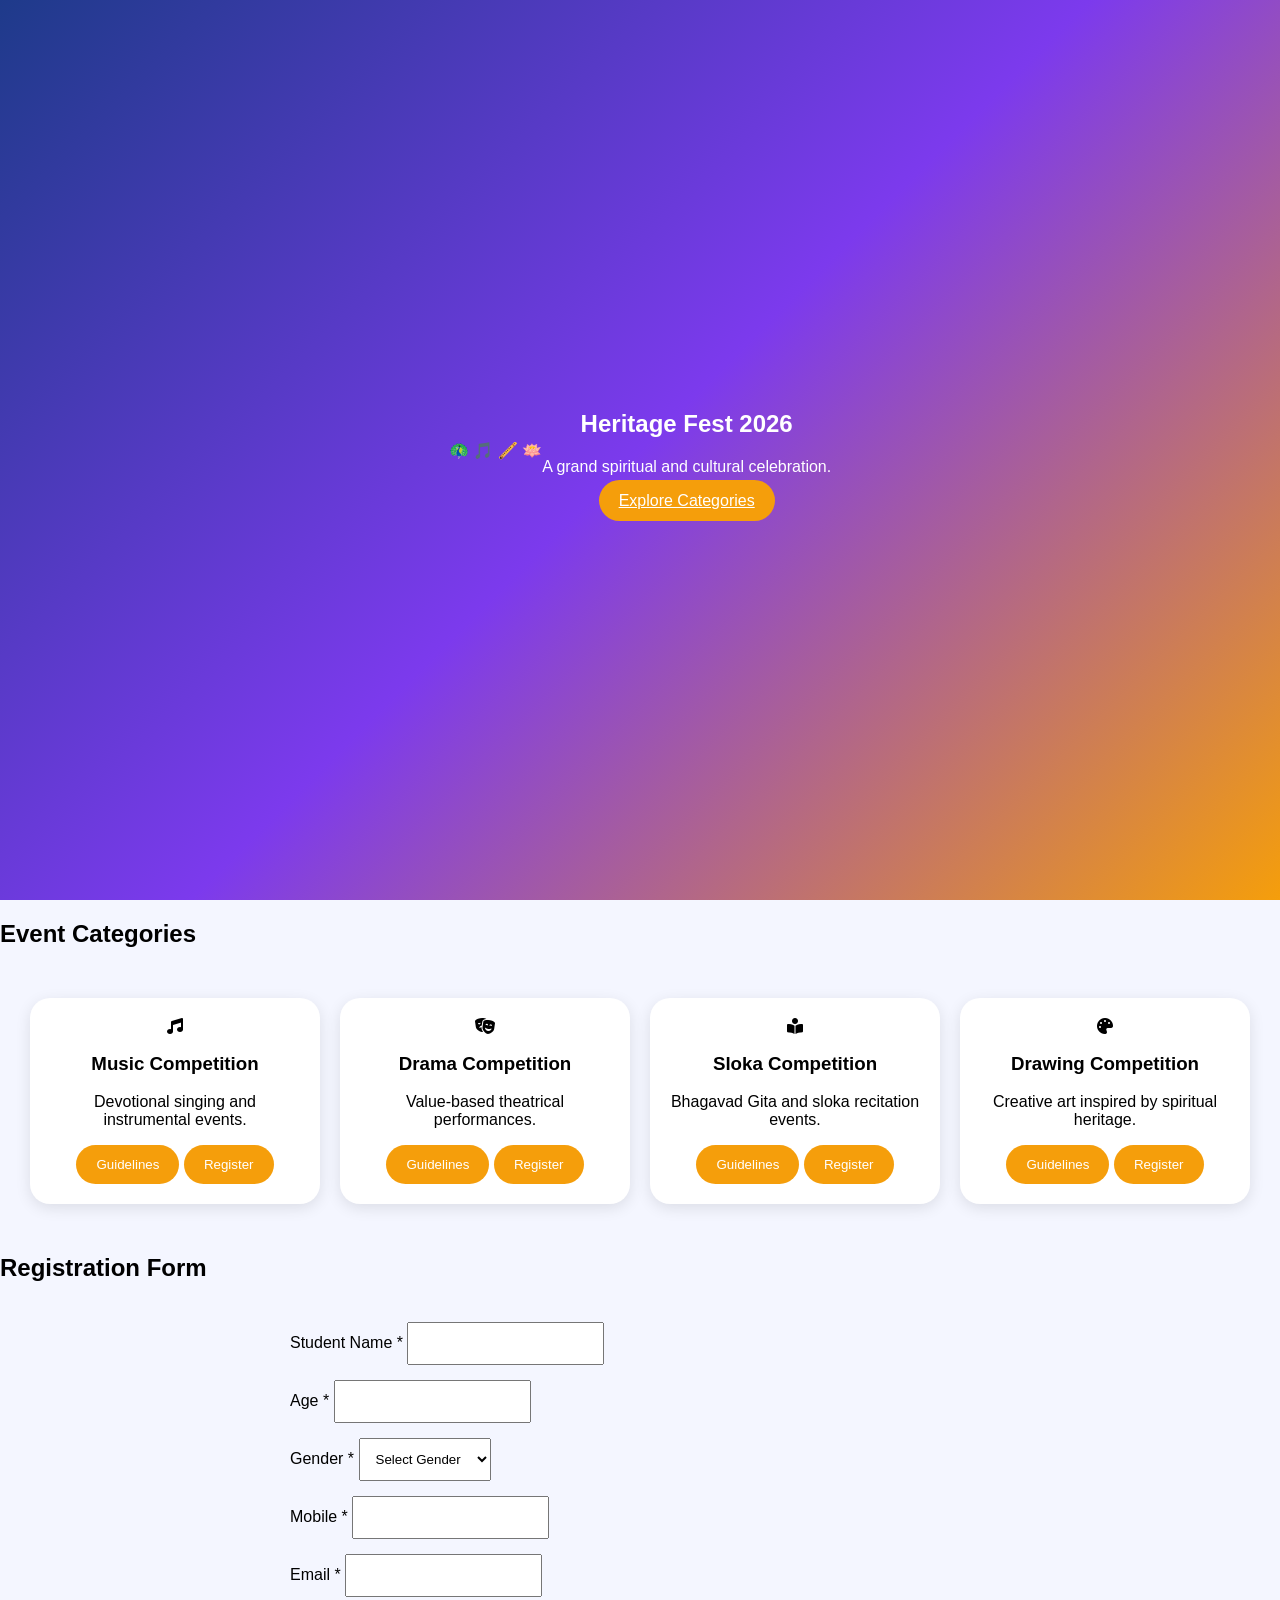
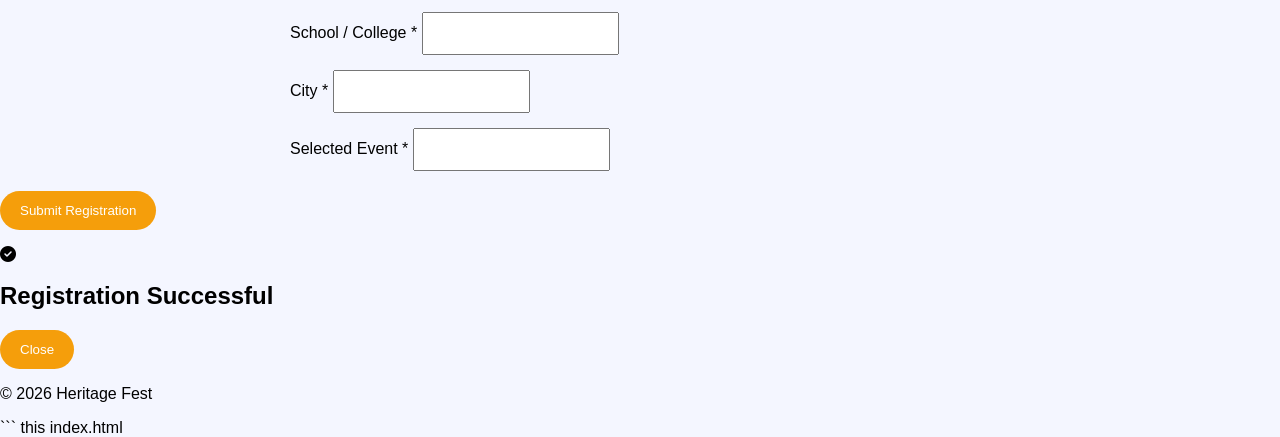
==== commit cecedf3b: "Add floating elements with icons to hero section" ====
--- a/index.html
+++ b/index.html
@@ -24,7 +24,12 @@
   <section class="hero-section">
 
     <div class="overlay"></div>
-
+    <div class="floating-elements">
+  <span>🦚</span>
+  <span>🎵</span>
+  <span>🪈</span>
+  <span>🪷</span>
+</div>
     <div class="hero-content">
 
       <h1>Heritage Fest 2026</h1>
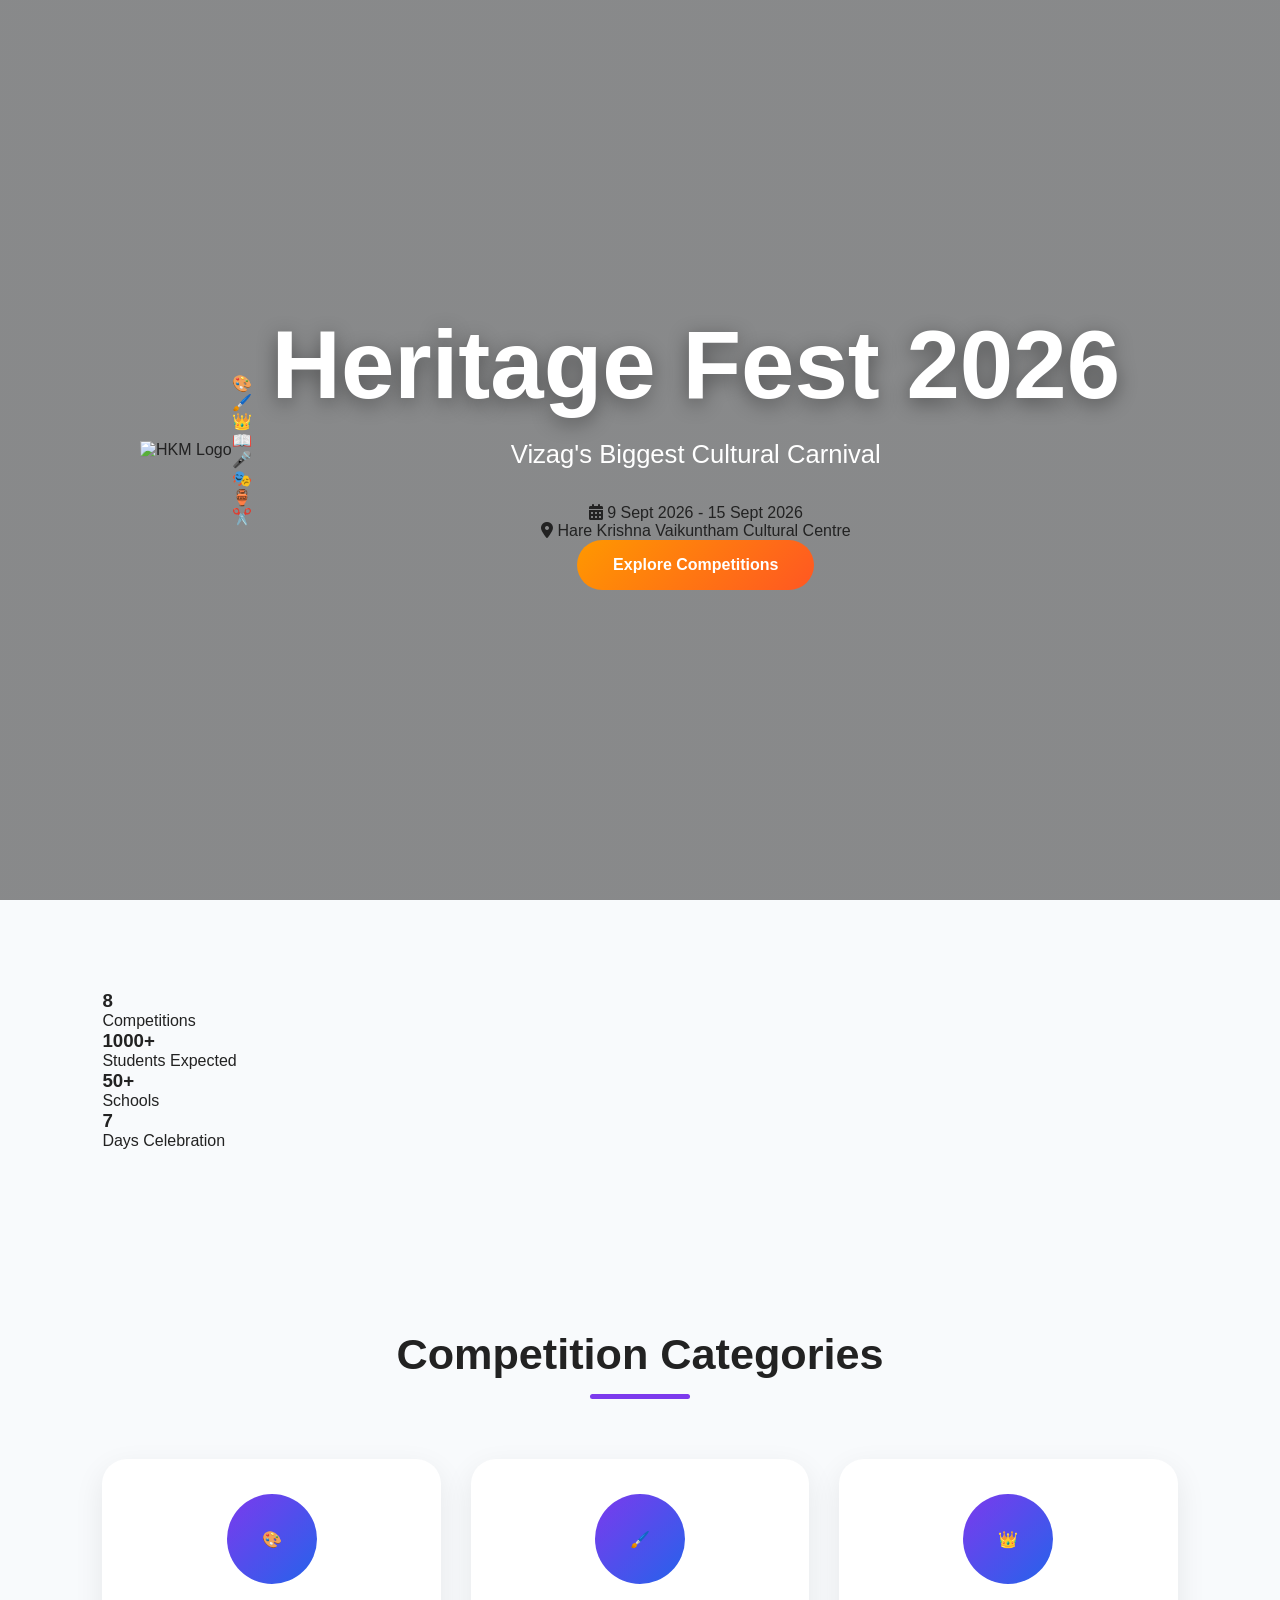
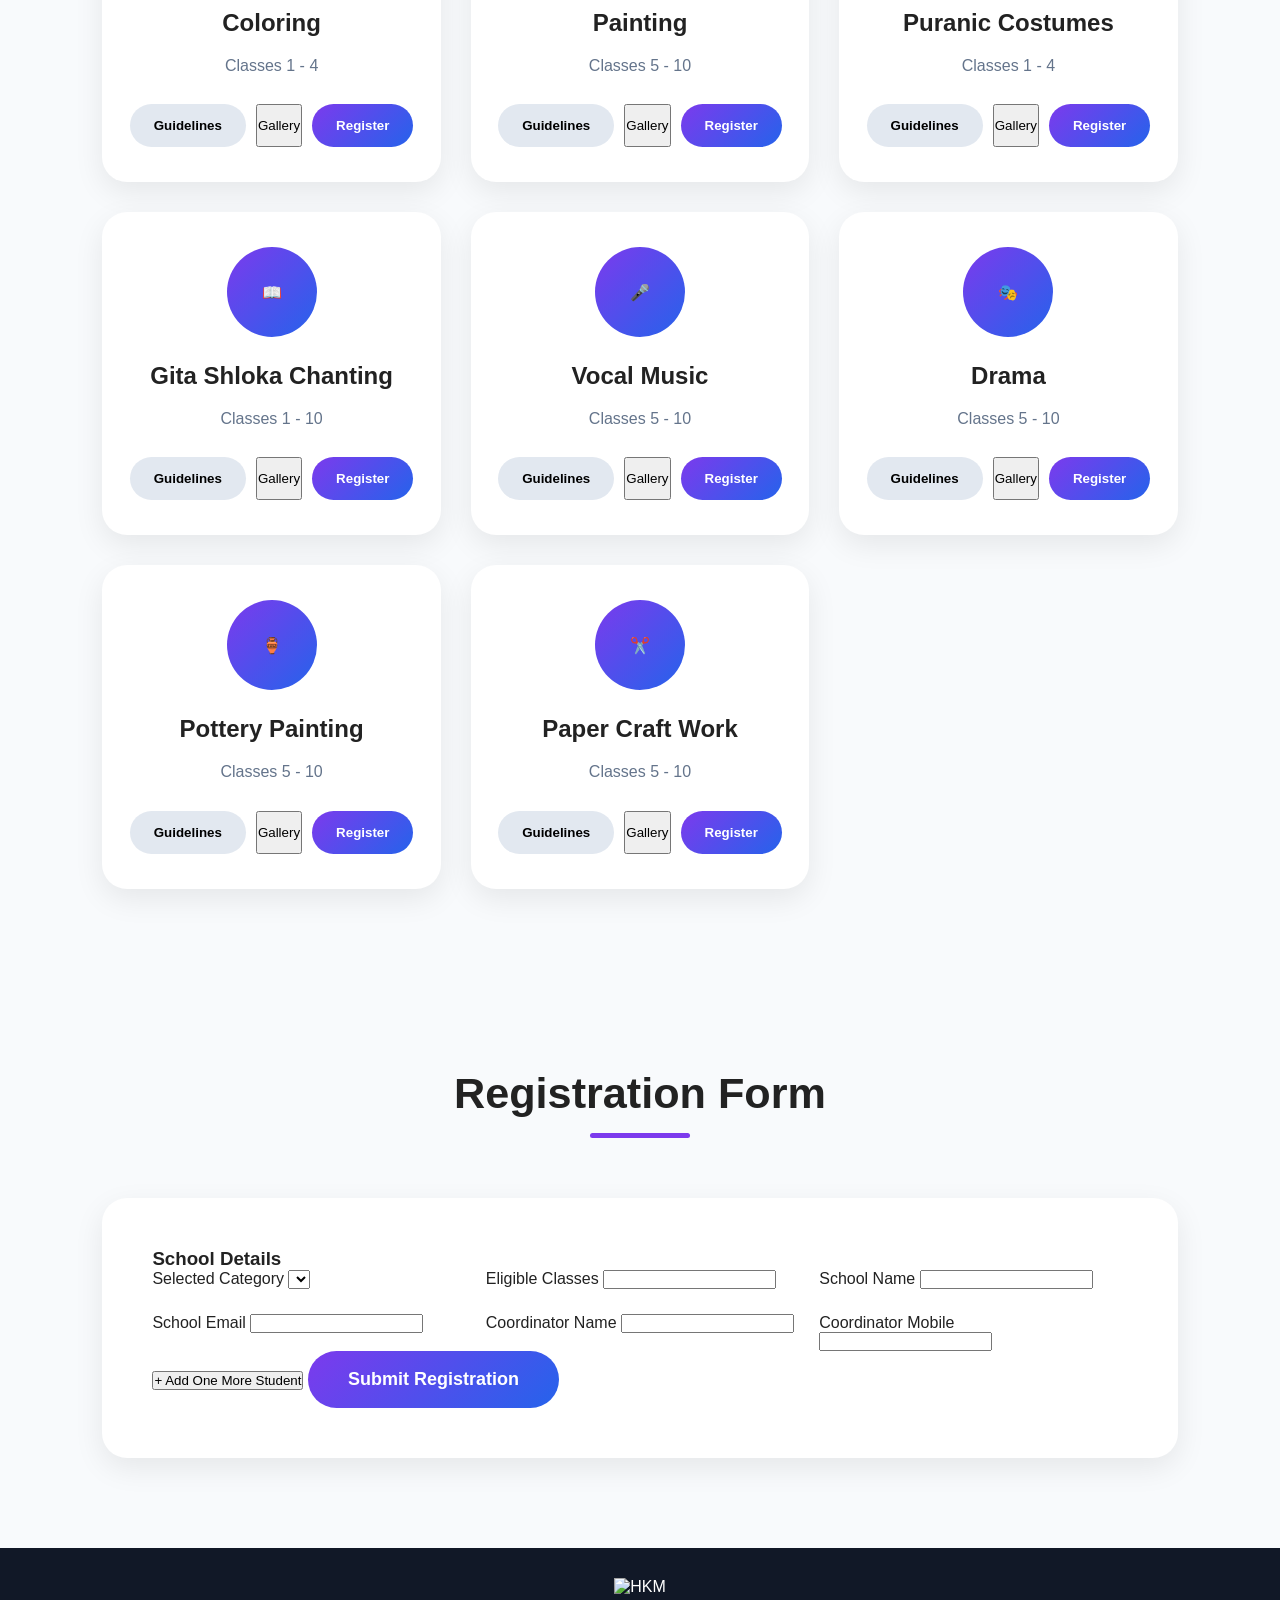
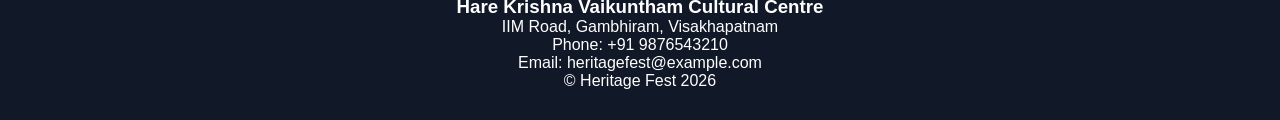
==== commit 349a93f1: "Update index.html" ====
--- a/index.html
+++ b/index.html
@@ -1,45 +1,106 @@
-
-<html>
+<!DOCTYPE html>
+<html lang="en">
 
 <head>
 
-  <base target="_top">
+  <meta charset="UTF-8">
 
   <meta name="viewport"
     content="width=device-width, initial-scale=1.0">
 
-  <title>Heritage Fest Registration</title>
+  <title>Heritage Fest 2026</title>
 
   <link rel="stylesheet"
     href="https://cdnjs.cloudflare.com/ajax/libs/font-awesome/6.5.1/css/all.min.css">
 
- <link rel="stylesheet" href="style.css">
+  <link rel="stylesheet"
+    href="style.css">
 
 </head>
 
 <body>
 
 
-  <!-- HERO -->
+  <!-- =========================
+       HERO SECTION
+  ========================== -->
+
   <section class="hero-section">
 
-    <div class="overlay"></div>
-    <div class="floating-elements">
-  <span>🦚</span>
-  <span>🎵</span>
-  <span>🪈</span>
-  <span>🪷</span>
-</div>
+    <div class="hero-overlay"></div>
+
+    <img
+      src="images/HKM logo.jpg"
+      alt="HKM Logo"
+      class="hero-logo">
+
+    <div class="floating-icons">
+
+      <div class="float-icon">
+        🎨
+      </div>
+
+      <div class="float-icon">
+        🖌️
+      </div>
+
+      <div class="float-icon">
+        👑
+      </div>
+
+      <div class="float-icon">
+        📖
+      </div>
+
+      <div class="float-icon">
+        🎤
+      </div>
+
+      <div class="float-icon">
+        🎭
+      </div>
+
+      <div class="float-icon">
+        🏺
+      </div>
+
+      <div class="float-icon">
+        ✂️
+      </div>
+
+    </div>
+
     <div class="hero-content">
 
-      <h1>Heritage Fest 2026</h1>
-
-      <p>
-        A grand spiritual and cultural celebration.
+      <h1>
+        Heritage Fest 2026
+      </h1>
+
+      <p class="tagline">
+        Vizag's Biggest Cultural Carnival
       </p>
 
-      <a href="#categories" class="hero-btn">
-        Explore Categories
+      <div class="event-details">
+
+        <div>
+          <i class="fa-solid fa-calendar-days"></i>
+          9 Sept 2026 - 15 Sept 2026
+        </div>
+
+        <div>
+          <i class="fa-solid fa-location-dot"></i>
+          Hare Krishna Vaikuntham Cultural Centre
+        </div>
+
+      </div>
+
+      <div id="countdown"
+        class="countdown-box">
+      </div>
+
+      <a href="#categories"
+        class="hero-btn">
+        Explore Competitions
       </a>
 
     </div>
@@ -47,40 +108,88 @@
   </section>
 
 
-  <!-- CATEGORY SECTION -->
-  <section class="category-section" id="categories">
+  <!-- =========================
+       STATS SECTION
+  ========================== -->
+
+  <section class="stats-section">
+
+    <div class="stat-card">
+      <h3>8</h3>
+      <p>Competitions</p>
+    </div>
+
+    <div class="stat-card">
+      <h3>1000+</h3>
+      <p>Students Expected</p>
+    </div>
+
+    <div class="stat-card">
+      <h3>50+</h3>
+      <p>Schools</p>
+    </div>
+
+    <div class="stat-card">
+      <h3>7</h3>
+      <p>Days Celebration</p>
+    </div>
+
+  </section>
+
+
+  <!-- =========================
+       CATEGORIES
+  ========================== -->
+
+  <section id="categories"
+    class="category-section">
 
     <div class="section-title">
-      <h2>Event Categories</h2>
+
+      <h2>
+        Competition Categories
+      </h2>
+
       <div class="underline"></div>
-    </div>
-
+
+    </div>
 
     <div class="category-grid">
 
 
-      <!-- MUSIC -->
+      <!-- Coloring -->
+
       <div class="category-card">
 
         <div class="category-icon">
-          <i class="fa-solid fa-music"></i>
-        </div>
-
-        <h3>Music Competition</h3>
+          🎨
+        </div>
+
+        <h3>
+          Coloring
+        </h3>
 
         <p>
-          Devotional singing and instrumental events.
+          Classes 1 - 4
         </p>
 
         <div class="card-buttons">
 
-          <button class="guideline-btn"
-            onclick="openModal('musicModal')">
+          <button
+            class="guideline-btn"
+            onclick="openModal('coloringGuidelines')">
             Guidelines
           </button>
 
-          <button class="register-btn"
-            onclick="scrollToForm('Music Competition')">
+          <button
+            class="gallery-btn"
+            onclick="openGallery('coloring')">
+            Gallery
+          </button>
+
+          <button
+            class="register-btn"
+            onclick="scrollToForm('Coloring')">
             Register
           </button>
 
@@ -89,28 +198,39 @@
       </div>
 
 
-      <!-- DRAMA -->
+      <!-- Painting -->
+
       <div class="category-card">
 
         <div class="category-icon">
-          <i class="fa-solid fa-masks-theater"></i>
-        </div>
-
-        <h3>Drama Competition</h3>
+          🖌️
+        </div>
+
+        <h3>
+          Painting
+        </h3>
 
         <p>
-          Value-based theatrical performances.
+          Classes 5 - 10
         </p>
 
         <div class="card-buttons">
 
-          <button class="guideline-btn"
-            onclick="openModal('dramaModal')">
+          <button
+            class="guideline-btn"
+            onclick="openModal('paintingGuidelines')">
             Guidelines
           </button>
 
-          <button class="register-btn"
-            onclick="scrollToForm('Drama Competition')">
+          <button
+            class="gallery-btn"
+            onclick="openGallery('painting')">
+            Gallery
+          </button>
+
+          <button
+            class="register-btn"
+            onclick="scrollToForm('Painting')">
             Register
           </button>
 
@@ -119,28 +239,39 @@
       </div>
 
 
-      <!-- SLOKA -->
+      <!-- Puranic Costumes -->
+
       <div class="category-card">
 
         <div class="category-icon">
-          <i class="fa-solid fa-book-open-reader"></i>
-        </div>
-
-        <h3>Sloka Competition</h3>
+          👑
+        </div>
+
+        <h3>
+          Puranic Costumes
+        </h3>
 
         <p>
-          Bhagavad Gita and sloka recitation events.
+          Classes 1 - 4
         </p>
 
         <div class="card-buttons">
 
-          <button class="guideline-btn"
-            onclick="openModal('slokaModal')">
+          <button
+            class="guideline-btn"
+            onclick="openModal('costumeGuidelines')">
             Guidelines
           </button>
 
-          <button class="register-btn"
-            onclick="scrollToForm('Sloka Competition')">
+          <button
+            class="gallery-btn"
+            onclick="openGallery('costume')">
+            Gallery
+          </button>
+
+          <button
+            class="register-btn"
+            onclick="scrollToForm('Puranic Costumes')">
             Register
           </button>
 
@@ -149,28 +280,39 @@
       </div>
 
 
-      <!-- DRAWING -->
+      <!-- Gita Shloka -->
+
       <div class="category-card">
 
         <div class="category-icon">
-          <i class="fa-solid fa-palette"></i>
-        </div>
-
-        <h3>Drawing Competition</h3>
+          📖
+        </div>
+
+        <h3>
+          Gita Shloka Chanting
+        </h3>
 
         <p>
-          Creative art inspired by spiritual heritage.
+          Classes 1 - 10
         </p>
 
         <div class="card-buttons">
 
-          <button class="guideline-btn"
-            onclick="openModal('drawingModal')">
+          <button
+            class="guideline-btn"
+            onclick="openModal('gitaGuidelines')">
             Guidelines
           </button>
 
-          <button class="register-btn"
-            onclick="scrollToForm('Drawing Competition')">
+          <button
+            class="gallery-btn"
+            onclick="openGallery('gita')">
+            Gallery
+          </button>
+
+          <button
+            class="register-btn"
+            onclick="scrollToForm('Gita Shloka Chanting')">
             Register
           </button>
 
@@ -179,127 +321,344 @@
       </div>
 
 
+      <!-- Vocal Music -->
+
+      <div class="category-card">
+
+        <div class="category-icon">
+          🎤
+        </div>
+
+        <h3>
+          Vocal Music
+        </h3>
+
+        <p>
+          Classes 5 - 10
+        </p>
+
+        <div class="card-buttons">
+
+          <button
+            class="guideline-btn"
+            onclick="openModal('musicGuidelines')">
+            Guidelines
+          </button>
+
+          <button
+            class="gallery-btn"
+            onclick="openGallery('music')">
+            Gallery
+          </button>
+
+          <button
+            class="register-btn"
+            onclick="scrollToForm('Vocal Music')">
+            Register
+          </button>
+
+        </div>
+
+      </div>
+
+
+      <!-- Drama -->
+
+      <div class="category-card">
+
+        <div class="category-icon">
+          🎭
+        </div>
+
+        <h3>
+          Drama
+        </h3>
+
+        <p>
+          Classes 5 - 10
+        </p>
+
+        <div class="card-buttons">
+
+          <button
+            class="guideline-btn"
+            onclick="openModal('dramaGuidelines')">
+            Guidelines
+          </button>
+
+          <button
+            class="gallery-btn"
+            onclick="openGallery('drama')">
+            Gallery
+          </button>
+
+          <button
+            class="register-btn"
+            onclick="scrollToForm('Drama')">
+            Register
+          </button>
+
+        </div>
+
+      </div>
+
+
+      <!-- Pottery -->
+
+      <div class="category-card">
+
+        <div class="category-icon">
+          🏺
+        </div>
+
+        <h3>
+          Pottery Painting
+        </h3>
+
+        <p>
+          Classes 5 - 10
+        </p>
+
+        <div class="card-buttons">
+
+          <button
+            class="guideline-btn"
+            onclick="openModal('potteryGuidelines')">
+            Guidelines
+          </button>
+
+          <button
+            class="gallery-btn"
+            onclick="openGallery('pottery')">
+            Gallery
+          </button>
+
+          <button
+            class="register-btn"
+            onclick="scrollToForm('Pottery Painting')">
+            Register
+          </button>
+
+        </div>
+
+      </div>
+
+
+      <!-- Paper Craft -->
+
+      <div class="category-card">
+
+        <div class="category-icon">
+          ✂️
+        </div>
+
+        <h3>
+          Paper Craft Work
+        </h3>
+
+        <p>
+          Classes 5 - 10
+        </p>
+
+        <div class="card-buttons">
+
+          <button
+            class="guideline-btn"
+            onclick="openModal('paperGuidelines')">
+            Guidelines
+          </button>
+
+          <button
+            class="gallery-btn"
+            onclick="openGallery('paper')">
+            Gallery
+          </button>
+
+          <button
+            class="register-btn"
+            onclick="scrollToForm('Paper Craft Work')">
+            Register
+          </button>
+
+        </div>
+
+      </div>
+
     </div>
 
   </section>
 
 
-  <!-- REGISTRATION FORM -->
-  <section class="registration-section" id="registrationFormSection">
+  <!-- =========================
+       REGISTRATION SECTION
+  ========================== -->
+
+  <section id="registrationSection"
+    class="registration-section">
 
     <div class="section-title">
-      <h2>Registration Form</h2>
+
+      <h2>
+        Registration Form
+      </h2>
+
       <div class="underline"></div>
-    </div>
-
+
+    </div>
 
     <div class="form-container">
 
-      <form id="registrationForm">
+      <!-- School Details -->
+
+      <div class="form-block">
+
+        <h3>
+          School Details
+        </h3>
 
         <div class="form-grid">
 
-
-          <div class="input-group">
-            <label>Student Name *</label>
-            <input type="text"
-              id="studentName"
-              required>
+          <div>
+            <label>Selected Category</label>
+
+            <select id="categorySelect">
+            </select>
           </div>
 
-
-          <div class="input-group">
-            <label>Age *</label>
-            <input type="number"
-              id="age"
-              required>
-          </div>
-
-
-          <div class="input-group">
-            <label>Gender *</label>
-
-            <select id="gender" required>
-              <option value="">Select Gender</option>
-              <option>Male</option>
-              <option>Female</option>
-            </select>
-
-          </div>
-
-
-          <div class="input-group">
-            <label>Mobile *</label>
-            <input type="text"
-              id="mobile"
-              required>
-          </div>
-
-
-          <div class="input-group">
-            <label>Email *</label>
-            <input type="email"
-              id="email"
-              required>
-          </div>
-
-
-          <div class="input-group">
-            <label>School / College *</label>
-            <input type="text"
-              id="school"
-              required>
-          </div>
-
-
-          <div class="input-group">
-            <label>City *</label>
-            <input type="text"
-              id="city"
-              required>
-          </div>
-
-
-          <div class="input-group">
-            <label>Selected Event *</label>
-            <input type="text"
-              id="eventName"
+          <div>
+            <label>Eligible Classes</label>
+            <input
+              type="text"
+              id="eligibleClasses"
               readonly>
           </div>
 
-
-        </div>
-
-
-        <div class="submit-area">
-
-          <button type="submit"
-            class="submit-btn"
-            id="submitBtn">
-            Submit Registration
-          </button>
-
-        </div>
-
-      </form>
+          <div>
+            <label>School Name</label>
+            <input
+              type="text"
+              id="schoolName">
+          </div>
+
+          <div>
+            <label>School Email</label>
+            <input
+              type="email"
+              id="schoolEmail">
+          </div>
+
+          <div>
+            <label>Coordinator Name</label>
+            <input
+              type="text"
+              id="coordinatorName">
+          </div>
+
+          <div>
+            <label>Coordinator Mobile</label>
+            <input
+              type="text"
+              id="coordinatorMobile">
+          </div>
+
+        </div>
+
+      </div>
+
+
+      <!-- Student Container -->
+
+      <div id="studentsContainer">
+
+      </div>
+
+
+      <div class="action-buttons">
+
+        <button
+          type="button"
+          class="add-btn"
+          onclick="addStudentBlock()">
+
+          + Add One More Student
+
+        </button>
+
+        <button
+          type="button"
+          class="submit-btn"
+          onclick="submitRegistration()">
+
+          Submit Registration
+
+        </button>
+
+      </div>
 
     </div>
 
   </section>
 
 
-  <!-- SUCCESS BOX -->
-  <div class="success-popup" id="successPopup">
+  <!-- Gallery Modal -->
+
+  <div id="galleryModal"
+    class="modal">
+
+    <div class="gallery-content">
+
+      <span
+        class="close-btn"
+        onclick="closeGallery()">
+        &times;
+      </span>
+
+      <img
+        id="galleryImage"
+        src=""
+        alt="Gallery">
+
+      <div class="gallery-nav">
+
+        <button onclick="previousImage()">
+          Previous
+        </button>
+
+        <button onclick="nextImage()">
+          Next
+        </button>
+
+      </div>
+
+    </div>
+
+  </div>
+
+
+  <!-- Guidelines Modals -->
+  <!-- Will be connected through script.js -->
+
+  <div id="guidelineContainer"></div>
+
+
+  <!-- Success Popup -->
+
+  <div id="successPopup"
+    class="success-popup">
 
     <div class="success-content">
 
       <i class="fa-solid fa-circle-check"></i>
 
-      <h2>Registration Successful</h2>
-
-      <p id="successMessage"></p>
-
-      <button onclick="closeSuccessPopup()">
+      <h2>
+        Registration Successful
+      </h2>
+
+      <p id="successMessage">
+      </p>
+
+      <button
+        onclick="closeSuccessPopup()">
         Close
       </button>
 
@@ -308,108 +667,41 @@
   </div>
 
 
-  <!-- MUSIC MODAL -->
-  <div class="modal" id="musicModal">
-
-    <div class="modal-content">
-
-      <span class="close-btn"
-        onclick="closeModal('musicModal')">
-        &times;
-      </span>
-
-      <h2>Music Competition Guidelines</h2>
-
-      <ul>
-        <li>Only devotional songs allowed.</li>
-        <li>Time limit is 5 minutes.</li>
-        <li>Participants should report early.</li>
-      </ul>
-
-    </div>
-
-  </div>
-
-
-  <!-- DRAMA MODAL -->
-  <div class="modal" id="dramaModal">
-
-    <div class="modal-content">
-
-      <span class="close-btn"
-        onclick="closeModal('dramaModal')">
-        &times;
-      </span>
-
-      <h2>Drama Competition Guidelines</h2>
-
-      <ul>
-        <li>Maximum 10 participants.</li>
-        <li>15 minute time limit.</li>
-        <li>Content must be value-based.</li>
-      </ul>
-
-    </div>
-
-  </div>
-
-
-  <!-- SLOKA MODAL -->
-  <div class="modal" id="slokaModal">
-
-    <div class="modal-content">
-
-      <span class="close-btn"
-        onclick="closeModal('slokaModal')">
-        &times;
-      </span>
-
-      <h2>Sloka Competition Guidelines</h2>
-
-      <ul>
-        <li>Memorization mandatory.</li>
-        <li>Clear pronunciation required.</li>
-      </ul>
-
-    </div>
-
-  </div>
-
-
-  <!-- DRAWING MODAL -->
-  <div class="modal" id="drawingModal">
-
-    <div class="modal-content">
-
-      <span class="close-btn"
-        onclick="closeModal('drawingModal')">
-        &times;
-      </span>
-
-      <h2>Drawing Competition Guidelines</h2>
-
-      <ul>
-        <li>Bring your own colors.</li>
-        <li>Theme announced on spot.</li>
-      </ul>
-
-    </div>
-
-  </div>
-
-
-  <!-- FOOTER -->
+  <!-- Footer -->
+
   <footer>
-    <p>© 2026 Heritage Fest</p>
+
+    <img
+      src="images/HKM logo.jpg"
+      class="footer-logo"
+      alt="HKM">
+
+    <h3>
+      Hare Krishna Vaikuntham Cultural Centre
+    </h3>
+
+    <p>
+      IIM Road, Gambhiram,
+      Visakhapatnam
+    </p>
+
+    <p>
+      Phone: +91 9876543210
+    </p>
+
+    <p>
+      Email: heritagefest@example.com
+    </p>
+
+    <p class="copyright">
+      © Heritage Fest 2026
+    </p>
+
   </footer>
 
 
-  <!-- JAVASCRIPT -->
   <script src="script.js"></script>
 
 </body>
 
 </html>
-```
-
-this index.html
--- a/style.css
+++ b/style.css
@@ -1,10 +1,434 @@
-body{margin:0;font-family:Segoe UI,sans-serif;background:#f4f6ff}
-.hero-section{height:100vh;background:linear-gradient(135deg,#1e3a8a,#7c3aed,#f59e0b);display:flex;justify-content:center;align-items:center;text-align:center;color:#fff}
-.hero-btn,button{background:#f59e0b;color:white;border:none;padding:12px 20px;border-radius:30px;cursor:pointer}
-.category-grid{display:grid;grid-template-columns:repeat(auto-fit,minmax(220px,1fr));gap:20px;padding:30px}
-.category-card{background:white;padding:20px;border-radius:20px;text-align:center;box-shadow:0 4px 15px rgba(0,0,0,.1)}
-.form-grid{display:grid;gap:15px;max-width:700px;margin:auto;padding:20px}
-input,select{padding:12px}
-.center{text-align:center}
-.modal{display:none;position:fixed;inset:0;background:rgba(0,0,0,.6);justify-content:center;align-items:center}
-.modal-content{background:white;padding:20px;border-radius:15px}
+/* =========================
+   GLOBAL
+========================= */
+
+*{
+  margin:0;
+  padding:0;
+  box-sizing:border-box;
+}
+
+html{
+  scroll-behavior:smooth;
+}
+
+body{
+  font-family:'Segoe UI',sans-serif;
+  background:#f8fafc;
+  color:#222;
+  overflow-x:hidden;
+}
+
+/* =========================
+   HERO SECTION
+========================= */
+
+.hero-section{
+  position:relative;
+  min-height:100vh;
+  display:flex;
+  justify-content:center;
+  align-items:center;
+  text-align:center;
+
+  background:
+  linear-gradient(
+    rgba(0,0,0,0.45),
+    rgba(0,0,0,0.45)
+  ),
+  url('https://images.unsplash.com/photo-1518709268805-4e9042af2176?q=80&w=2000');
+
+  background-size:cover;
+  background-position:center;
+  overflow:hidden;
+}
+
+.overlay{
+  position:absolute;
+  inset:0;
+}
+
+.hero-content{
+  position:relative;
+  z-index:2;
+  max-width:900px;
+  padding:20px;
+}
+
+.hero-content h1{
+  color:white;
+  font-size:clamp(3rem,8vw,6rem);
+  font-weight:800;
+  margin-bottom:20px;
+  text-shadow:0 5px 20px rgba(0,0,0,0.4);
+}
+
+.hero-content p{
+  color:white;
+  font-size:clamp(1.1rem,3vw,1.6rem);
+  margin-bottom:35px;
+}
+
+.hero-btn{
+  display:inline-block;
+  text-decoration:none;
+  color:white;
+  background:linear-gradient(135deg,#ff9800,#ff5722);
+  padding:16px 36px;
+  border-radius:999px;
+  font-weight:700;
+  transition:.3s;
+}
+
+.hero-btn:hover{
+  transform:translateY(-3px);
+}
+
+/* =========================
+   FLOATING ELEMENTS
+========================= */
+
+.floating-elements{
+  position:absolute;
+  inset:0;
+  pointer-events:none;
+}
+
+.floating-elements span{
+  position:absolute;
+  font-size:50px;
+  animation:float 6s ease-in-out infinite;
+}
+
+.floating-elements span:nth-child(1){
+  left:10%;
+  top:20%;
+}
+
+.floating-elements span:nth-child(2){
+  right:12%;
+  top:25%;
+  animation-delay:1s;
+}
+
+.floating-elements span:nth-child(3){
+  left:15%;
+  bottom:15%;
+  animation-delay:2s;
+}
+
+.floating-elements span:nth-child(4){
+  right:15%;
+  bottom:20%;
+  animation-delay:3s;
+}
+
+@keyframes float{
+  0%,100%{
+    transform:translateY(0);
+  }
+  50%{
+    transform:translateY(-20px);
+  }
+}
+
+/* =========================
+   SECTION TITLE
+========================= */
+
+section{
+  padding:90px 8%;
+}
+
+.section-title{
+  text-align:center;
+  margin-bottom:60px;
+}
+
+.section-title h2{
+  font-size:2.7rem;
+}
+
+.underline{
+  width:100px;
+  height:5px;
+  background:#7c3aed;
+  margin:15px auto;
+  border-radius:999px;
+}
+
+/* =========================
+   CATEGORY GRID
+========================= */
+
+.category-grid{
+  display:grid;
+  grid-template-columns:repeat(auto-fit,minmax(280px,1fr));
+  gap:30px;
+}
+
+.category-card{
+  background:white;
+  padding:35px 25px;
+  border-radius:25px;
+  text-align:center;
+  box-shadow:0 10px 30px rgba(0,0,0,0.08);
+  transition:.3s;
+}
+
+.category-card:hover{
+  transform:translateY(-10px);
+}
+
+.category-icon{
+  width:90px;
+  height:90px;
+  margin:auto;
+  margin-bottom:25px;
+  border-radius:50%;
+
+  background:linear-gradient(
+    135deg,
+    #7c3aed,
+    #2563eb
+  );
+
+  display:flex;
+  justify-content:center;
+  align-items:center;
+}
+
+.category-icon i{
+  color:white;
+  font-size:35px;
+}
+
+.category-card h3{
+  font-size:1.5rem;
+  margin-bottom:15px;
+}
+
+.category-card p{
+  color:#64748b;
+  margin-bottom:25px;
+  line-height:1.7;
+}
+
+.card-buttons{
+  display:flex;
+  justify-content:center;
+  gap:10px;
+  flex-wrap:wrap;
+}
+
+.guideline-btn,
+.register-btn,
+.submit-btn{
+  border:none;
+  cursor:pointer;
+  border-radius:999px;
+  padding:14px 24px;
+  font-weight:600;
+  transition:.3s;
+}
+
+.guideline-btn{
+  background:#e2e8f0;
+}
+
+.register-btn,
+.submit-btn{
+  color:white;
+  background:linear-gradient(
+    135deg,
+    #7c3aed,
+    #2563eb
+  );
+}
+
+.guideline-btn:hover,
+.register-btn:hover,
+.submit-btn:hover{
+  transform:translateY(-2px);
+}
+
+/* =========================
+   FORM
+========================= */
+
+.form-container{
+  max-width:1100px;
+  margin:auto;
+  background:white;
+  padding:50px;
+  border-radius:25px;
+  box-shadow:0 10px 30px rgba(0,0,0,0.08);
+}
+
+.form-grid{
+  display:grid;
+  grid-template-columns:repeat(auto-fit,minmax(280px,1fr));
+  gap:25px;
+}
+
+.input-group{
+  display:flex;
+  flex-direction:column;
+}
+
+.input-group label{
+  margin-bottom:8px;
+  font-weight:600;
+}
+
+.input-group input,
+.input-group select{
+  padding:14px;
+  border-radius:14px;
+  border:1px solid #cbd5e1;
+  font-size:16px;
+}
+
+.input-group input:focus,
+.input-group select:focus{
+  outline:none;
+  border-color:#7c3aed;
+}
+
+.submit-area{
+  text-align:center;
+  margin-top:35px;
+}
+
+.submit-btn{
+  font-size:18px;
+  padding:18px 40px;
+}
+
+/* =========================
+   MODALS
+========================= */
+
+.modal,
+.success-popup{
+  display:none;
+  position:fixed;
+  inset:0;
+  background:rgba(0,0,0,0.75);
+  justify-content:center;
+  align-items:center;
+  z-index:999;
+  padding:20px;
+}
+
+.modal-content,
+.success-content{
+  background:white;
+  width:100%;
+  max-width:650px;
+  padding:35px;
+  border-radius:25px;
+  position:relative;
+  animation:popup .3s ease;
+}
+
+.close-btn{
+  position:absolute;
+  right:18px;
+  top:10px;
+  font-size:32px;
+  cursor:pointer;
+}
+
+.modal-content ul{
+  padding-left:20px;
+  margin-top:20px;
+}
+
+.modal-content li{
+  margin-bottom:12px;
+  line-height:1.7;
+}
+
+.success-content{
+  text-align:center;
+  max-width:500px;
+}
+
+.success-content i{
+  color:#22c55e;
+  font-size:70px;
+  margin-bottom:15px;
+}
+
+.success-content h2{
+  margin-bottom:15px;
+}
+
+.success-content p{
+  margin-bottom:20px;
+}
+
+.success-content button{
+  border:none;
+  background:#7c3aed;
+  color:white;
+  padding:14px 30px;
+  border-radius:999px;
+  cursor:pointer;
+}
+
+@keyframes popup{
+  from{
+    transform:scale(.8);
+    opacity:0;
+  }
+  to{
+    transform:scale(1);
+    opacity:1;
+  }
+}
+
+/* =========================
+   FOOTER
+========================= */
+
+footer{
+  background:#111827;
+  color:white;
+  text-align:center;
+  padding:30px;
+}
+
+/* =========================
+   MOBILE
+========================= */
+
+@media(max-width:768px){
+
+  section{
+    padding:70px 5%;
+  }
+
+  .hero-content h1{
+    font-size:3rem;
+  }
+
+  .hero-content p{
+    font-size:1.1rem;
+  }
+
+  .form-container{
+    padding:25px;
+  }
+
+  .card-buttons{
+    flex-direction:column;
+  }
+
+  .guideline-btn,
+  .register-btn{
+    width:100%;
+  }
+
+}
